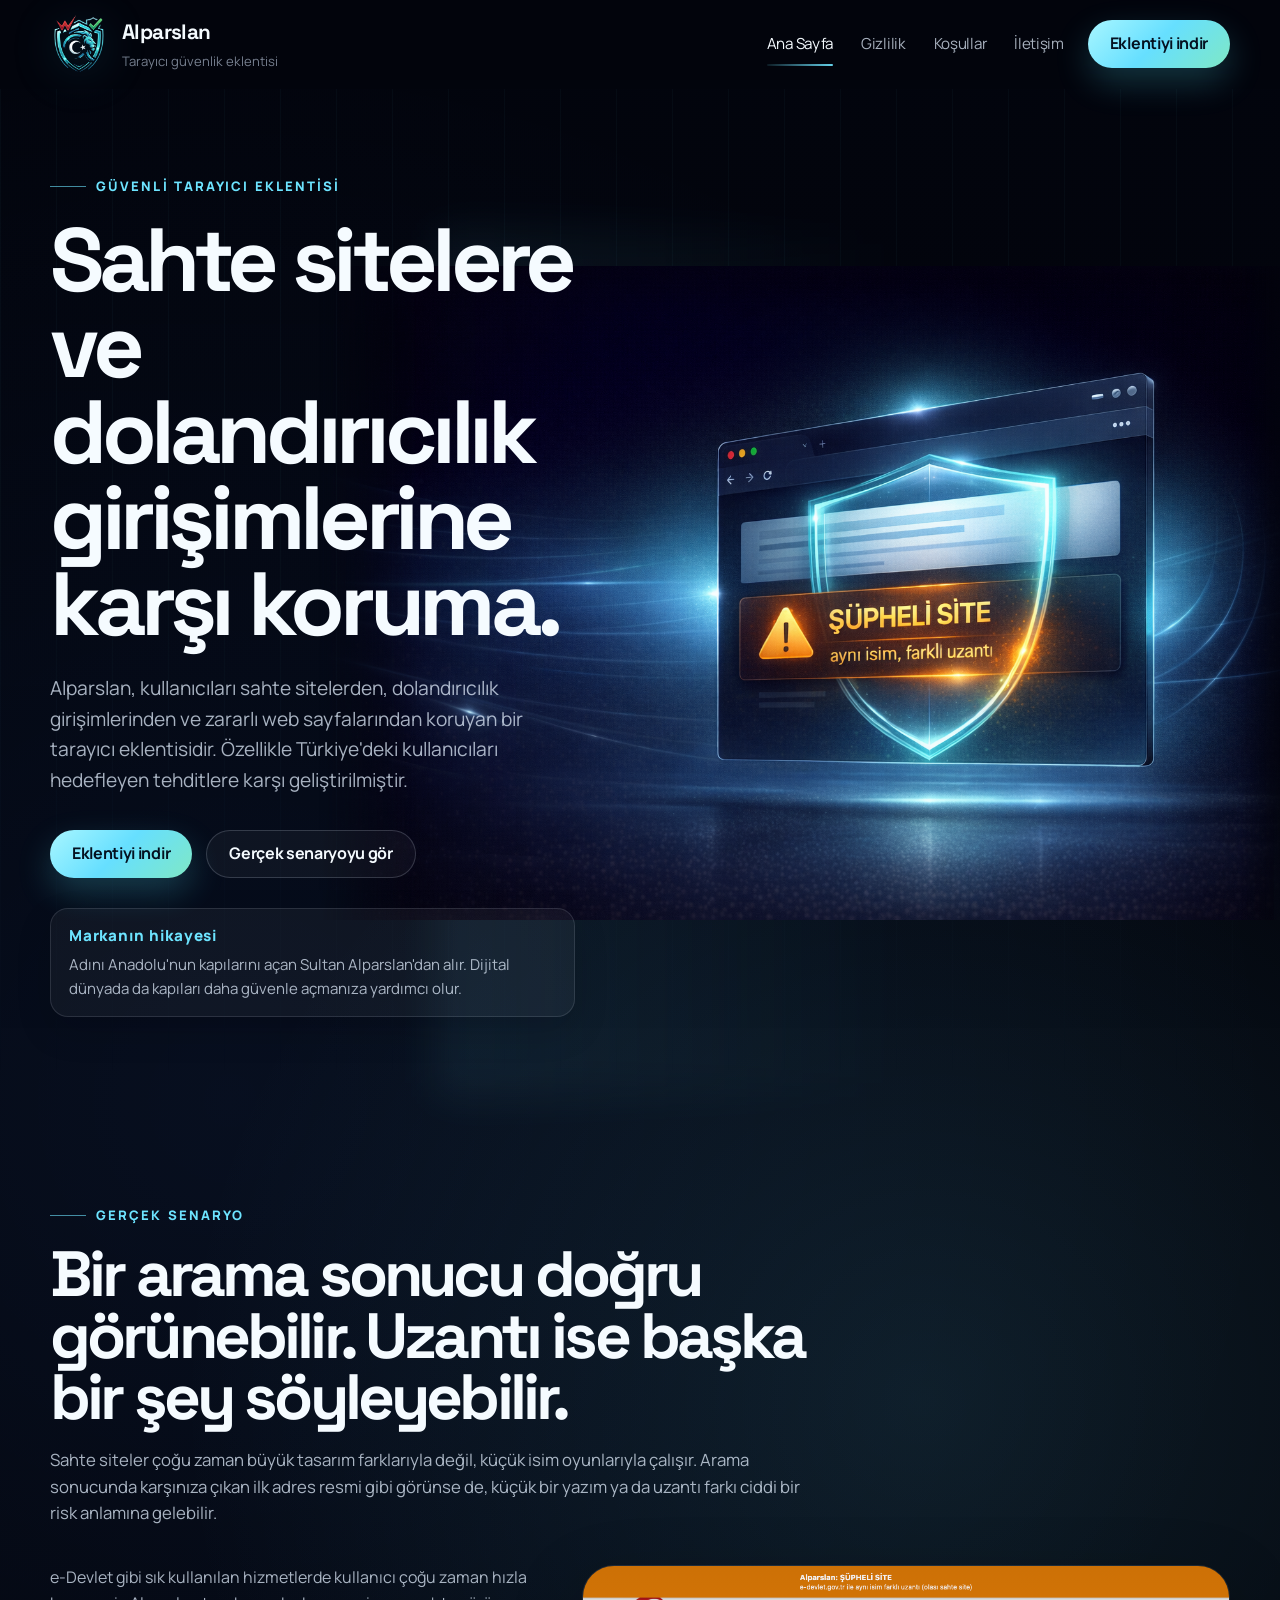
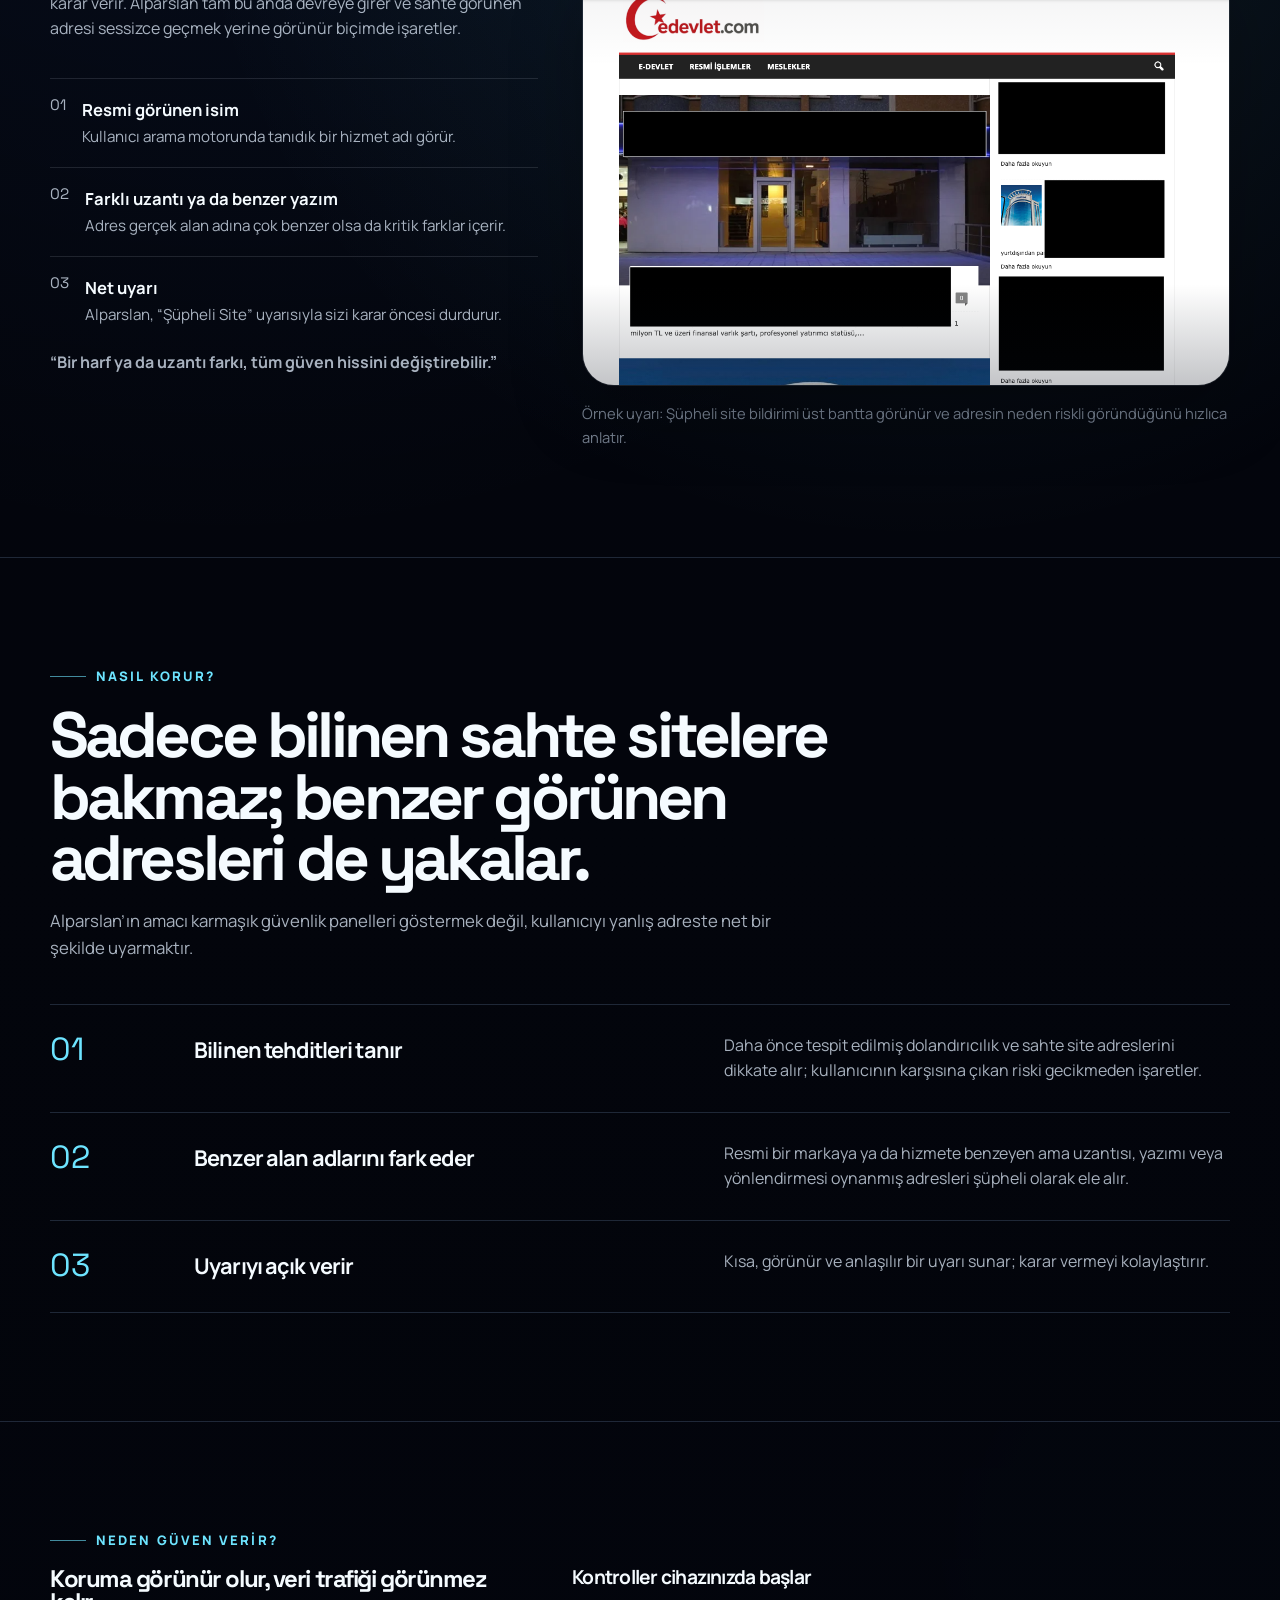
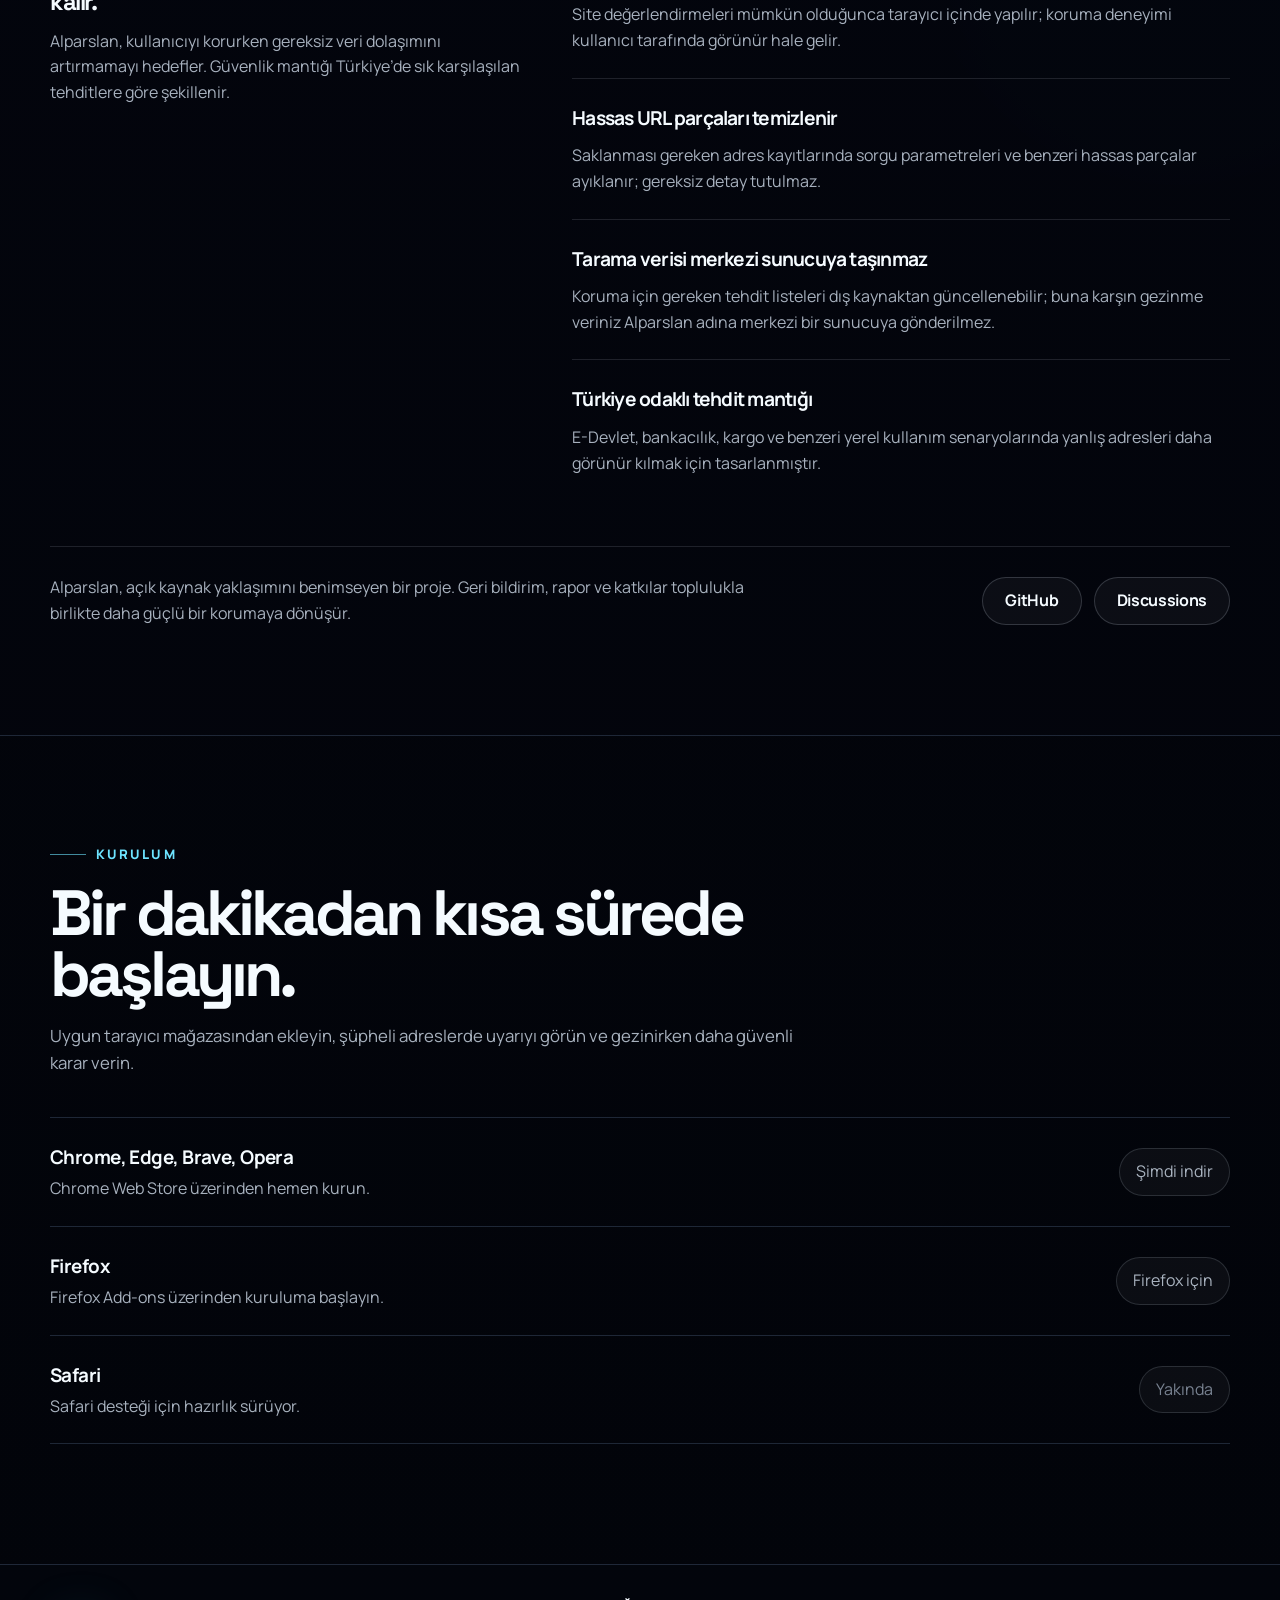
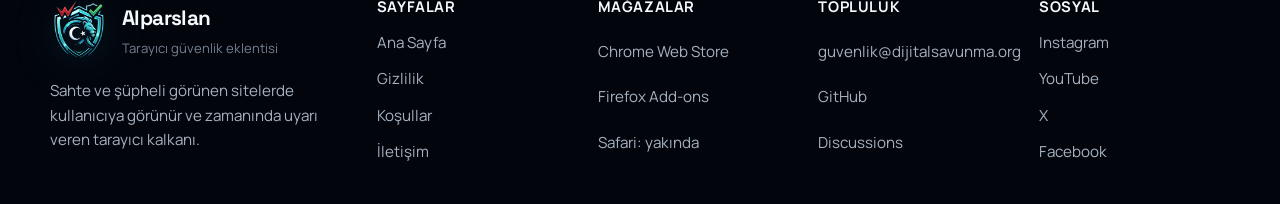
==== index.html @ 94a3b58c "Add files via upload" ====
<!doctype html>
<html lang="tr">
  <head>
    <meta charset="UTF-8" />
    <meta name="viewport" content="width=device-width, initial-scale=1.0" />
    <title>Alparslan | Sahte sitelere karşı güvenli tarayıcı eklentisi</title>
    <meta
      name="description"
      content="Alparslan, kullanıcıları sahte sitelerden, dolandırıcılık girişimlerinden ve zararlı web sayfalarından koruyan güvenli bir tarayıcı eklentisidir."
    />
    <meta name="theme-color" content="#03050d" />
    <link rel="stylesheet" href="./site.css" />
    <script src="./site.js" defer></script>
  </head>
  <body class="page-home">
    <a class="skip-link" href="#icerik">İçeriğe geç</a>

    <header class="site-header" data-header>
      <div class="site-shell header-inner">
        <a class="brand" href="./" aria-label="Alparslan ana sayfa">
          <img src="./assets/alparslan_logo.png" alt="Alparslan logosu" />
          <span class="brand-text">
            <strong>Alparslan</strong>
            <small>Tarayıcı güvenlik eklentisi</small>
          </span>
        </a>

        <div class="header-nav-wrap">
          <button
            class="nav-toggle"
            type="button"
            aria-label="Menüyü aç"
            aria-expanded="false"
            aria-controls="primary-nav"
            data-nav-toggle
          >
            <span></span>
          </button>

          <nav class="site-nav" id="primary-nav" aria-label="Birincil" data-nav-menu>
            <a href="./" data-route="home">Ana Sayfa</a>
            <a href="./privacy/" data-route="privacy">Gizlilik</a>
            <a href="./terms/" data-route="terms">Koşullar</a>
            <a href="./contact/" data-route="contact">İletişim</a>
          </nav>
        </div>

        <a class="button button-primary header-cta" href="#indir">Eklentiyi indir</a>
      </div>
    </header>

    <main class="site-main" id="icerik">
      <section class="hero">
        <div class="site-shell hero-grid">
          <div class="hero-copy reveal">
            <div class="eyebrow">Güvenli tarayıcı eklentisi</div>
            <h1>Sahte sitelere ve dolandırıcılık girişimlerine karşı koruma.</h1>
            <p class="lead">
              Alparslan, kullanıcıları sahte sitelerden, dolandırıcılık girişimlerinden ve zararlı
              web sayfalarından koruyan bir tarayıcı eklentisidir. Özellikle Türkiye'deki
              kullanıcıları hedefleyen tehditlere karşı geliştirilmiştir.
            </p>

            <div class="hero-actions">
              <a class="button button-primary" href="#indir">Eklentiyi indir</a>
              <a class="button button-secondary" href="#senaryo">Gerçek senaryoyu gör</a>
            </div>

            <div class="hero-notes" aria-label="Güvenlik sinyalleri">
              <div class="hero-note note-brand">
                <strong>Markanın hikayesi</strong>
                <span>Adını Anadolu'nun kapılarını açan Sultan Alparslan'dan alır. Dijital dünyada da kapıları daha güvenle açmanıza yardımcı olur.</span>
              </div>
            </div>
          </div>

          <div class="hero-visual reveal" data-delay="140" aria-hidden="true">
            <div class="hero-plume"></div>
            <img
              class="hero-art"
              src="./assets/hero-sahte-site-v1.png"
              alt="Şüpheli site uyarısını gösteren Alparslan hero görseli"
            />
          </div>
        </div>
      </section>

      <section class="section" id="senaryo">
        <div class="site-shell">
          <div class="section-intro reveal">
            <div class="eyebrow">Gerçek Senaryo</div>
            <h2>Bir arama sonucu doğru görünebilir. Uzantı ise başka bir şey söyleyebilir.</h2>
            <p class="section-copy">
              Sahte siteler çoğu zaman büyük tasarım farklarıyla değil, küçük isim oyunlarıyla
              çalışır. Arama sonucunda karşınıza çıkan ilk adres resmi gibi görünse de, küçük bir
              yazım ya da uzantı farkı ciddi bir risk anlamına gelebilir.
            </p>
          </div>

          <div class="story-grid">
            <div class="story-panel reveal">
              <p>
                e-Devlet gibi sık kullanılan hizmetlerde kullanıcı çoğu zaman hızla karar verir.
                Alparslan tam bu anda devreye girer ve sahte görünen adresi sessizce geçmek yerine
                görünür biçimde işaretler.
              </p>

              <ol class="story-steps">
                <li>
                  <span class="story-index">01</span>
                  <div>
                    <strong>Resmi görünen isim</strong>
                    <span>Kullanıcı arama motorunda tanıdık bir hizmet adı görür.</span>
                  </div>
                </li>
                <li>
                  <span class="story-index">02</span>
                  <div>
                    <strong>Farklı uzantı ya da benzer yazım</strong>
                    <span>Adres gerçek alan adına çok benzer olsa da kritik farklar içerir.</span>
                  </div>
                </li>
                <li>
                  <span class="story-index">03</span>
                  <div>
                    <strong>Net uyarı</strong>
                    <span>Alparslan, “Şüpheli Site” uyarısıyla sizi karar öncesi durdurur.</span>
                  </div>
                </li>
              </ol>

              <p class="story-quote">“Bir harf ya da uzantı farkı, tüm güven hissini değiştirebilir.”</p>
            </div>

            <div class="story-media reveal" data-delay="120">
              <figure class="story-figure">
                <img
                  src="./assets/Ekran Resmi 2026-04-20 13.29.10.png"
                  alt="Alparslan tarafından şüpheli site olarak işaretlenmiş örnek ekran görüntüsü"
                />
              </figure>
              <p class="story-caption">
                Örnek uyarı: Şüpheli site bildirimi üst bantta görünür ve adresin neden riskli
                göründüğünü hızlıca anlatır.
              </p>
            </div>
          </div>
        </div>
      </section>

      <section class="section">
        <div class="site-shell">
          <div class="section-intro reveal">
            <div class="eyebrow">Nasıl Korur?</div>
            <h2>Sadece bilinen sahte sitelere bakmaz; benzer görünen adresleri de yakalar.</h2>
            <p class="section-copy">
              Alparslan’ın amacı karmaşık güvenlik panelleri göstermek değil, kullanıcıyı yanlış
              adreste net bir şekilde uyarmaktır.
            </p>
          </div>

          <div class="rail-list">
            <div class="rail-item reveal">
              <div class="rail-index">01</div>
              <h3 class="rail-title">Bilinen tehditleri tanır</h3>
              <p class="rail-body">
                Daha önce tespit edilmiş dolandırıcılık ve sahte site adreslerini dikkate alır;
                kullanıcının karşısına çıkan riski gecikmeden işaretler.
              </p>
            </div>

            <div class="rail-item reveal" data-delay="90">
              <div class="rail-index">02</div>
              <h3 class="rail-title">Benzer alan adlarını fark eder</h3>
              <p class="rail-body">
                Resmi bir markaya ya da hizmete benzeyen ama uzantısı, yazımı veya yönlendirmesi
                oynanmış adresleri şüpheli olarak ele alır.
              </p>
            </div>

            <div class="rail-item reveal" data-delay="160">
              <div class="rail-index">03</div>
              <h3 class="rail-title">Uyarıyı açık verir</h3>
              <p class="rail-body">
                Kısa, görünür ve anlaşılır bir uyarı sunar; karar vermeyi kolaylaştırır.
              </p>
            </div>
          </div>
        </div>
      </section>

      <section class="section trust-section">
        <div class="site-shell">
          <div class="trust-grid">
            <div class="trust-copy reveal">
              <div class="eyebrow">Neden Güven Verir?</div>
              <h2>Koruma görünür olur, veri trafiği görünmez kalır.</h2>
              <p>
                Alparslan, kullanıcıyı korurken gereksiz veri dolaşımını artırmamayı hedefler.
                Güvenlik mantığı Türkiye’de sık karşılaşılan tehditlere göre şekillenir.
              </p>
            </div>

            <div class="trust-list">
              <div class="trust-item reveal">
                <strong>Kontroller cihazınızda başlar</strong>
                <p>
                  Site değerlendirmeleri mümkün olduğunca tarayıcı içinde yapılır; koruma deneyimi
                  kullanıcı tarafında görünür hale gelir.
                </p>
              </div>

              <div class="trust-item reveal" data-delay="90">
                <strong>Hassas URL parçaları temizlenir</strong>
                <p>
                  Saklanması gereken adres kayıtlarında sorgu parametreleri ve benzeri hassas
                  parçalar ayıklanır; gereksiz detay tutulmaz.
                </p>
              </div>

              <div class="trust-item reveal" data-delay="160">
                <strong>Tarama verisi merkezi sunucuya taşınmaz</strong>
                <p>
                  Koruma için gereken tehdit listeleri dış kaynaktan güncellenebilir; buna karşın
                  gezinme veriniz Alparslan adına merkezi bir sunucuya gönderilmez.
                </p>
              </div>

              <div class="trust-item reveal" data-delay="220">
                <strong>Türkiye odaklı tehdit mantığı</strong>
                <p>
                  E-Devlet, bankacılık, kargo ve benzeri yerel kullanım senaryolarında yanlış
                  adresleri daha görünür kılmak için tasarlanmıştır.
                </p>
              </div>
            </div>
          </div>

          <div class="open-source-strip reveal" data-delay="120">
            <p>
              Alparslan, açık kaynak yaklaşımını benimseyen bir proje. Geri bildirim, rapor ve
              katkılar toplulukla birlikte daha güçlü bir korumaya dönüşür.
            </p>
            <div class="inline-actions">
              <a
                class="button button-secondary"
                href="https://github.com/Dijital-Savunma/alparslan"
                target="_blank"
                rel="noopener noreferrer"
              >
                GitHub
              </a>
              <a
                class="button button-secondary"
                href="https://github.com/Dijital-Savunma/alparslan/discussions"
                target="_blank"
                rel="noopener noreferrer"
              >
                Discussions
              </a>
            </div>
          </div>
        </div>
      </section>

      <section class="section download-section" id="indir">
        <div class="site-shell download-wrap">
          <div class="section-intro reveal">
            <div class="eyebrow">Kurulum</div>
            <h2>Bir dakikadan kısa sürede başlayın.</h2>
            <p class="section-copy">
              Uygun tarayıcı mağazasından ekleyin, şüpheli adreslerde uyarıyı görün ve gezinirken
              daha güvenli karar verin.
            </p>
          </div>

          <div class="download-list">
            <a
              class="browser-row reveal"
              href="https://chromewebstore.google.com/detail/hgifmpfbaipmfbdaoihinpodjppkbaci"
              target="_blank"
              rel="noopener noreferrer"
            >
              <div>
                <strong>Chrome, Edge, Brave, Opera</strong>
                <span>Chrome Web Store üzerinden hemen kurun.</span>
              </div>
              <span class="browser-pill">Şimdi indir</span>
            </a>

            <a
              class="browser-row reveal"
              data-delay="90"
              href="https://addons.mozilla.org/firefox/addon/alparslan/"
              target="_blank"
              rel="noopener noreferrer"
            >
              <div>
                <strong>Firefox</strong>
                <span>Firefox Add-ons üzerinden kuruluma başlayın.</span>
              </div>
              <span class="browser-pill">Firefox için</span>
            </a>

            <div class="browser-row is-disabled reveal" data-delay="160" aria-disabled="true">
              <div>
                <strong>Safari</strong>
                <span>Safari desteği için hazırlık sürüyor.</span>
              </div>
              <span class="browser-pill">Yakında</span>
            </div>
          </div>
        </div>
      </section>
    </main>

    <footer class="site-footer">
      <div class="site-shell footer-grid">
        <div class="footer-brand">
          <a class="brand" href="./">
            <img src="./assets/alparslan_logo.png" alt="Alparslan logosu" />
            <span class="brand-text">
              <strong>Alparslan</strong>
              <small>Tarayıcı güvenlik eklentisi</small>
            </span>
          </a>
          <p>
            Sahte ve şüpheli görünen sitelerde kullanıcıya görünür ve zamanında uyarı veren
            tarayıcı kalkanı.
          </p>
        </div>

        <div class="footer-column">
          <strong>Sayfalar</strong>
          <a href="./">Ana Sayfa</a>
          <a href="./privacy/">Gizlilik</a>
          <a href="./terms/">Koşullar</a>
          <a href="./contact/">İletişim</a>
        </div>

        <div class="footer-column">
          <strong>Mağazalar</strong>
          <a
            href="https://chromewebstore.google.com/detail/hgifmpfbaipmfbdaoihinpodjppkbaci"
            target="_blank"
            rel="noopener noreferrer"
          >
            Chrome Web Store
          </a>
          <a
            href="https://addons.mozilla.org/firefox/addon/alparslan/"
            target="_blank"
            rel="noopener noreferrer"
          >
            Firefox Add-ons
          </a>
          <p>Safari: yakında</p>
        </div>

        <div class="footer-column">
          <strong>Topluluk</strong>
          <a href="mailto:guvenlik@dijitalsavunma.org">guvenlik@dijitalsavunma.org</a>
          <a
            href="https://github.com/Dijital-Savunma/alparslan"
            target="_blank"
            rel="noopener noreferrer"
          >
            GitHub
          </a>
          <a
            href="https://github.com/Dijital-Savunma/alparslan/discussions"
            target="_blank"
            rel="noopener noreferrer"
          >
            Discussions
          </a>
        </div>

        <div class="footer-column">
          <strong>Sosyal</strong>
          <a href="https://www.instagram.com/dijital_savunma/" target="_blank" rel="noopener noreferrer">Instagram</a>
          <a href="https://www.youtube.com/@dijital_savunma" target="_blank" rel="noopener noreferrer">YouTube</a>
          <a href="https://x.com/dijital_savunma" target="_blank" rel="noopener noreferrer">X</a>
          <a href="https://www.facebook.com/dijital_savunma" target="_blank" rel="noopener noreferrer">Facebook</a>
        </div>
      </div>
    </footer>
  </body>
</html>
---- site.css ----
@import url("https://fonts.googleapis.com/css2?family=Manrope:wght@400;500;600;700;800&family=Space+Grotesk:wght@500;700&display=swap");

:root {
  color-scheme: dark;
  --bg: #03050d;
  --bg-elevated: rgba(6, 11, 22, 0.82);
  --bg-soft: #060d18;
  --bg-panel: rgba(7, 12, 24, 0.72);
  --surface: #eff5fb;
  --surface-strong: #ffffff;
  --line: rgba(163, 200, 255, 0.18);
  --line-strong: rgba(163, 200, 255, 0.34);
  --text: #f5fbff;
  --text-muted: rgba(225, 237, 252, 0.74);
  --text-subtle: rgba(207, 223, 244, 0.56);
  --ink: #050b16;
  --ink-soft: rgba(5, 11, 22, 0.78);
  --accent: #6de4ff;
  --accent-strong: #37bedf;
  --accent-glow: rgba(109, 228, 255, 0.22);
  --success: #66e0b8;
  --warning: #ffb55c;
  --danger: #ff6d6d;
  --shadow-soft: 0 26px 70px rgba(0, 0, 0, 0.26);
  --shadow-hero: 0 32px 90px rgba(6, 12, 24, 0.55);
  --radius-xl: 32px;
  --radius-lg: 22px;
  --radius-md: 16px;
  --container: 1180px;
  --header-height: 88px;
  --font-body: "Manrope", sans-serif;
  --font-display: "Space Grotesk", sans-serif;
  --transition-fast: 180ms ease;
  --transition-base: 260ms ease;
}

*,
*::before,
*::after {
  box-sizing: border-box;
}

html {
  scroll-behavior: smooth;
}

body {
  margin: 0;
  min-width: 320px;
  font-family: var(--font-body);
  color: var(--text);
  background:
    radial-gradient(circle at 72% 28%, rgba(103, 221, 255, 0.11), transparent 20%),
    radial-gradient(circle at 18% 22%, rgba(58, 132, 255, 0.08), transparent 26%),
    linear-gradient(180deg, #03050d 0%, #03050c 48%, #02040a 100%);
  line-height: 1.6;
}

body.page-legal {
  color: var(--text);
  background:
    radial-gradient(circle at 72% 28%, rgba(103, 221, 255, 0.1), transparent 18%),
    radial-gradient(circle at 14% 18%, rgba(58, 132, 255, 0.07), transparent 24%),
    linear-gradient(180deg, #03050d 0%, #03050c 48%, #02040a 100%);
}

img {
  display: block;
  max-width: 100%;
}

a {
  color: inherit;
  text-decoration: none;
}

button,
input,
textarea {
  font: inherit;
}

button {
  border: 0;
  background: none;
  color: inherit;
  cursor: pointer;
}

.skip-link {
  position: absolute;
  left: 16px;
  top: -64px;
  z-index: 100;
  padding: 12px 18px;
  border-radius: 999px;
  color: var(--bg);
  background: var(--surface-strong);
  transition: top var(--transition-fast);
}

.skip-link:focus {
  top: 18px;
}

.site-shell {
  width: min(calc(100% - 32px), var(--container));
  margin: 0 auto;
}

.site-header {
  position: sticky;
  top: 0;
  z-index: 40;
  backdrop-filter: blur(18px);
  background: rgba(3, 5, 13, 0.74);
  border-bottom: 1px solid transparent;
  transition:
    background var(--transition-base),
    border-color var(--transition-base),
    box-shadow var(--transition-base);
}

body.page-legal .site-header {
  background: rgba(3, 5, 13, 0.78);
}

.site-header.is-scrolled {
  border-color: var(--line);
  box-shadow: 0 10px 26px rgba(2, 4, 10, 0.32);
}

.header-inner {
  min-height: var(--header-height);
  display: flex;
  align-items: center;
  gap: 18px;
}

.brand {
  display: inline-flex;
  align-items: center;
  gap: 14px;
  min-width: 0;
}

.brand img {
  width: 58px;
  height: 58px;
  object-fit: contain;
  filter: drop-shadow(0 8px 22px rgba(55, 190, 223, 0.26));
}

.brand-text {
  display: grid;
  gap: 2px;
}

.brand-text strong {
  font-family: var(--font-display);
  font-size: 1.3rem;
  letter-spacing: -0.03em;
}

.brand-text small {
  font-size: 0.82rem;
  color: var(--text-subtle);
}

body.page-legal .brand-text small {
  color: var(--text-subtle);
}

.header-nav-wrap {
  margin-left: auto;
  position: relative;
}

.site-nav {
  display: flex;
  align-items: center;
  gap: 28px;
}

.site-nav a {
  position: relative;
  color: var(--text-muted);
  font-size: 0.95rem;
  letter-spacing: -0.02em;
  transition: color var(--transition-fast);
}

body.page-legal .site-nav a {
  color: var(--text-muted);
}

.site-nav a::after {
  content: "";
  position: absolute;
  left: 0;
  right: 0;
  bottom: -10px;
  height: 2px;
  border-radius: 999px;
  background: linear-gradient(90deg, rgba(109, 228, 255, 0.1), rgba(109, 228, 255, 0.92));
  transform: scaleX(0);
  transform-origin: left;
  transition: transform var(--transition-fast);
}

.site-nav a:hover,
.site-nav a:focus-visible,
.site-nav a.active {
  color: var(--text);
}

body.page-legal .site-nav a:hover,
body.page-legal .site-nav a:focus-visible,
body.page-legal .site-nav a.active {
  color: var(--text);
}

.site-nav a:hover::after,
.site-nav a:focus-visible::after,
.site-nav a.active::after {
  transform: scaleX(1);
}

.button {
  display: inline-flex;
  align-items: center;
  justify-content: center;
  gap: 10px;
  min-height: 48px;
  padding: 0 22px;
  border-radius: 999px;
  font-weight: 700;
  letter-spacing: -0.02em;
  transition:
    transform var(--transition-fast),
    box-shadow var(--transition-fast),
    border-color var(--transition-fast),
    background var(--transition-fast);
}

.button:hover,
.button:focus-visible {
  transform: translateY(-1px);
}

.button-primary {
  color: #041120;
  background: linear-gradient(135deg, #a8f6ff 0%, #66dfff 48%, #7fe8c5 100%);
  box-shadow: 0 14px 34px rgba(77, 215, 234, 0.24);
}

.button-secondary {
  border: 1px solid rgba(225, 237, 252, 0.18);
  background: rgba(255, 255, 255, 0.04);
  color: var(--text);
}

body.page-legal .button-secondary {
  color: var(--text);
  border-color: rgba(225, 237, 252, 0.18);
  background: rgba(255, 255, 255, 0.04);
}

.header-cta {
  margin-left: 6px;
}

.nav-toggle {
  display: none;
  align-items: center;
  justify-content: center;
  width: 46px;
  height: 46px;
  border-radius: 999px;
  border: 1px solid rgba(225, 237, 252, 0.16);
  background: rgba(255, 255, 255, 0.04);
}

body.page-legal .nav-toggle {
  border-color: rgba(225, 237, 252, 0.16);
  background: rgba(255, 255, 255, 0.04);
}

.nav-toggle span,
.nav-toggle::before,
.nav-toggle::after {
  content: "";
  position: absolute;
  width: 18px;
  height: 2px;
  border-radius: 999px;
  background: currentColor;
  transition: transform var(--transition-fast), opacity var(--transition-fast);
}

.nav-toggle::before {
  transform: translateY(-6px);
}

.nav-toggle::after {
  transform: translateY(6px);
}

body.nav-open .nav-toggle span {
  opacity: 0;
}

body.nav-open .nav-toggle::before {
  transform: rotate(45deg);
}

body.nav-open .nav-toggle::after {
  transform: rotate(-45deg);
}

.site-main {
  overflow: hidden;
}

.hero {
  position: relative;
  padding: 34px 0 54px;
  min-height: calc(100svh - var(--header-height));
}

.hero::before {
  content: "";
  position: absolute;
  inset: 0;
  background:
    linear-gradient(180deg, rgba(3, 5, 13, 0.08) 0%, rgba(3, 5, 13, 0.02) 100%),
    linear-gradient(90deg, rgba(109, 228, 255, 0.04) 1px, transparent 1px);
  background-size: auto, 56px 56px;
  mask-image: linear-gradient(180deg, rgba(0, 0, 0, 0.86) 30%, transparent 100%);
  pointer-events: none;
}

.hero::after {
  content: "";
  position: absolute;
  inset: 14% 0 0 34%;
  background:
    radial-gradient(circle at 24% 48%, rgba(109, 228, 255, 0.18), transparent 20%),
    radial-gradient(circle at 60% 42%, rgba(72, 179, 255, 0.14), transparent 26%),
    linear-gradient(90deg, rgba(109, 228, 255, 0.08), transparent 58%);
  filter: blur(22px);
  opacity: 0.92;
  pointer-events: none;
}

.hero-grid {
  position: relative;
  z-index: 1;
  display: grid;
  grid-template-columns: minmax(0, 0.94fr) minmax(420px, 1.06fr);
  align-items: center;
  gap: clamp(34px, 5vw, 72px);
  padding-top: 20px;
  overflow: visible;
}

.eyebrow {
  display: inline-flex;
  align-items: center;
  gap: 10px;
  color: var(--accent);
  font-size: 0.82rem;
  font-weight: 800;
  letter-spacing: 0.16em;
  text-transform: uppercase;
}

.eyebrow::before {
  content: "";
  width: 36px;
  height: 1px;
  background: currentColor;
  opacity: 0.6;
}

.hero h1,
.section-intro h2,
.policy-hero h1,
.policy-content h2,
.contact-grid h2,
.download-section h2,
.trust-section h2 {
  margin: 0;
  font-family: var(--font-display);
  letter-spacing: -0.06em;
  line-height: 0.96;
}

.hero h1 {
  margin-top: 20px;
  max-width: 10ch;
  font-size: clamp(3.6rem, 7vw, 6.6rem);
}

.hero .lead {
  max-width: 38rem;
  margin: 26px 0 0;
  font-size: clamp(1.08rem, 1.5vw, 1.24rem);
  color: var(--text-muted);
}

.hero-copy {
  position: relative;
  z-index: 2;
  max-width: 37rem;
  padding-block: 26px;
}

.hero-actions {
  display: flex;
  flex-wrap: wrap;
  gap: 14px;
  margin-top: 34px;
}

.hero-notes {
  display: grid;
  gap: 12px;
  margin-top: 30px;
  max-width: 36rem;
}

.hero-note {
  display: grid;
  gap: 5px;
  padding: 15px 18px;
  border-radius: 18px;
  border: 1px solid rgba(225, 237, 252, 0.12);
  background: rgba(255, 255, 255, 0.045);
  box-shadow: 0 14px 34px rgba(2, 6, 14, 0.16);
}

.hero-note strong {
  font-size: 0.95rem;
  font-weight: 800;
  letter-spacing: 0.05em;
}

.hero-note span {
  color: var(--text-muted);
  font-size: 0.94rem;
}

.note-warning strong {
  color: #ffd4a0;
}

.note-calm strong {
  color: #befcdf;
}

.note-brand strong {
  color: var(--accent);
}

.hero-visual {
  position: relative;
  z-index: 1;
  min-height: clamp(560px, 72vh, 760px);
  display: flex;
  align-items: center;
  justify-content: flex-end;
  margin-right: clamp(-44px, -6vw, -118px);
  isolation: isolate;
  overflow: visible;
}

.hero-visual::before {
  content: "";
  position: absolute;
  inset: 16% 8% 14% 8%;
  border-radius: 999px;
  background:
    radial-gradient(circle at 56% 50%, rgba(109, 228, 255, 0.26) 0%, rgba(109, 228, 255, 0.08) 22%, transparent 52%),
    linear-gradient(90deg, rgba(109, 228, 255, 0.14), rgba(109, 228, 255, 0.02) 62%, transparent 100%);
  filter: blur(34px);
  transform: skewX(-20deg);
  opacity: 0.84;
}

.hero-visual::after {
  content: "";
  position: absolute;
  inset: 0;
  background:
    linear-gradient(90deg, rgba(3, 5, 13, 1) 0%, rgba(3, 5, 13, 0.84) 8%, rgba(3, 5, 13, 0) 24%, rgba(3, 5, 13, 0) 78%, rgba(3, 5, 13, 0.52) 92%, rgba(3, 5, 13, 0.8) 100%),
    linear-gradient(180deg, rgba(3, 5, 13, 0) 0%, rgba(3, 5, 13, 0) 78%, rgba(3, 5, 13, 0.76) 100%);
  pointer-events: none;
}

.hero-plume {
  position: absolute;
  left: -16%;
  right: 22%;
  top: 37%;
  height: 24%;
  border-radius: 999px;
  background: linear-gradient(90deg, rgba(109, 228, 255, 0), rgba(109, 228, 255, 0.24) 26%, rgba(109, 228, 255, 0.08) 62%, transparent 100%);
  filter: blur(15px);
  opacity: 0.82;
  transform: skewX(-28deg);
}

.hero-plume::before,
.hero-plume::after {
  content: "";
  position: absolute;
  inset: 0;
  border-radius: inherit;
}

.hero-plume::before {
  inset: 20% -6% 30% 8%;
  background: linear-gradient(90deg, transparent, rgba(111, 196, 255, 0.18) 34%, transparent 88%);
  filter: blur(10px);
}

.hero-plume::after {
  inset: 56% 10% -18% -2%;
  background: linear-gradient(90deg, transparent, rgba(153, 236, 255, 0.14) 30%, transparent 80%);
  filter: blur(14px);
}

.hero-art {
  position: relative;
  z-index: 1;
  width: min(78vw, 980px);
  max-width: none;
  margin-right: -4%;
  object-fit: cover;
  filter: drop-shadow(0 36px 80px rgba(2, 4, 10, 0.58));
  -webkit-mask-image: linear-gradient(90deg, transparent 0%, rgba(0, 0, 0, 0.92) 10%, #000 24%, #000 84%, rgba(0, 0, 0, 0.9) 94%, transparent 100%);
  mask-image: linear-gradient(90deg, transparent 0%, rgba(0, 0, 0, 0.92) 10%, #000 24%, #000 84%, rgba(0, 0, 0, 0.9) 94%, transparent 100%);
}

.section {
  position: relative;
  padding: 108px 0;
}

.section + .section {
  border-top: 1px solid var(--line);
}

body.page-legal .section + .section {
  border-top-color: rgba(8, 17, 32, 0.08);
}

.section-intro {
  display: grid;
  gap: 18px;
  max-width: 780px;
}

.section-intro h2,
.policy-hero h1 {
  font-size: clamp(2.4rem, 5vw, 4.3rem);
}

.section-copy {
  margin: 0;
  max-width: 48rem;
  font-size: 1.05rem;
  color: var(--text-muted);
}

.story-grid {
  display: grid;
  grid-template-columns: minmax(0, 0.86fr) minmax(0, 1.14fr);
  gap: 44px;
  align-items: start;
  margin-top: 38px;
}

.story-panel {
  position: sticky;
  top: calc(var(--header-height) + 34px);
  display: grid;
  gap: 22px;
}

.story-panel p {
  margin: 0;
  color: var(--text-muted);
}

.story-steps {
  display: grid;
  gap: 18px;
  margin: 14px 0 0;
  padding: 0;
  list-style: none;
}

.story-steps li {
  display: grid;
  grid-template-columns: auto 1fr;
  gap: 16px;
  padding-top: 18px;
  border-top: 1px solid rgba(225, 237, 252, 0.12);
}

.story-steps strong {
  display: block;
  font-size: 1.04rem;
}

.story-index {
  color: var(--accent);
  font-family: var(--font-display);
  font-size: 1.5rem;
  line-height: 1;
}

.story-steps span {
  color: var(--text-muted);
  font-size: 0.95rem;
}

.story-quote {
  margin: 6px 0 0;
  font-size: 1rem;
  font-weight: 700;
  color: #ffd6aa;
}

.story-media {
  display: grid;
  gap: 16px;
}

.story-figure {
  position: relative;
  margin: 0;
  border-radius: var(--radius-xl);
  overflow: hidden;
  border: 1px solid rgba(225, 237, 252, 0.1);
  box-shadow: var(--shadow-soft);
}

.story-figure::before {
  content: "";
  position: absolute;
  inset: 0;
  background: linear-gradient(180deg, rgba(6, 12, 24, 0.06), transparent 24%, transparent 76%, rgba(6, 12, 24, 0.24));
  pointer-events: none;
}

.story-figure img {
  width: 100%;
  height: auto;
}

.story-caption {
  margin: 0;
  color: var(--text-subtle);
  font-size: 0.92rem;
}

.rail-list {
  display: grid;
  margin-top: 42px;
  border-top: 1px solid var(--line);
}

.rail-item {
  display: grid;
  grid-template-columns: 120px 1fr 1fr;
  gap: 24px;
  padding: 28px 0;
  border-bottom: 1px solid var(--line);
  align-items: start;
}

.rail-index {
  color: var(--accent);
  font-family: var(--font-display);
  font-size: 2rem;
  line-height: 1;
}

.rail-title {
  margin: 0;
  font-size: 1.36rem;
  letter-spacing: -0.04em;
}

.rail-body {
  margin: 0;
  max-width: 34rem;
  color: var(--text-muted);
}

.trust-section {
  background:
    linear-gradient(180deg, rgba(3, 5, 13, 0.96), rgba(3, 5, 13, 0.92)),
    radial-gradient(circle at 92% 12%, rgba(109, 228, 255, 0.1), transparent 28%);
}

.trust-grid {
  display: grid;
  grid-template-columns: minmax(0, 0.84fr) minmax(0, 1.16fr);
  gap: 46px;
  align-items: start;
}

.trust-copy {
  display: grid;
  gap: 16px;
}

.trust-copy p {
  margin: 0;
  max-width: 34rem;
  color: var(--text-muted);
}

.trust-list {
  display: grid;
  gap: 0;
  margin: 8px 0 0;
}

.trust-item {
  display: grid;
  gap: 10px;
  padding: 24px 0;
  border-top: 1px solid rgba(225, 237, 252, 0.12);
}

.trust-item:first-child {
  border-top: 0;
}

.trust-item strong {
  font-size: 1.2rem;
  letter-spacing: -0.04em;
}

.trust-item p {
  margin: 0;
  color: var(--text-muted);
}

.open-source-strip {
  display: flex;
  flex-wrap: wrap;
  align-items: center;
  justify-content: space-between;
  gap: 18px;
  margin-top: 46px;
  padding-top: 28px;
  border-top: 1px solid rgba(225, 237, 252, 0.12);
}

.open-source-strip p {
  margin: 0;
  max-width: 44rem;
  color: var(--text-muted);
}

.inline-actions {
  display: flex;
  flex-wrap: wrap;
  gap: 12px;
}

.download-section {
  padding-bottom: 120px;
}

.download-wrap {
  display: grid;
  gap: 40px;
}

.download-list {
  display: grid;
  border-top: 1px solid var(--line);
}

.browser-row {
  display: grid;
  grid-template-columns: minmax(0, 1fr) auto;
  align-items: center;
  gap: 24px;
  padding: 24px 0;
  border-bottom: 1px solid var(--line);
  transition:
    padding-left var(--transition-fast),
    color var(--transition-fast);
}

.browser-row:hover,
.browser-row:focus-visible {
  padding-left: 8px;
}

.browser-row strong {
  display: block;
  margin-bottom: 4px;
  font-size: 1.18rem;
  letter-spacing: -0.03em;
}

.browser-row span {
  color: var(--text-muted);
}

.browser-pill {
  display: inline-flex;
  align-items: center;
  gap: 8px;
  padding: 10px 16px;
  border-radius: 999px;
  border: 1px solid rgba(225, 237, 252, 0.14);
  color: var(--text);
  background: rgba(255, 255, 255, 0.04);
  white-space: nowrap;
}

.browser-row.is-disabled {
  opacity: 0.68;
}

.browser-row.is-disabled .browser-pill {
  color: var(--text-subtle);
}

.site-footer {
  border-top: 1px solid var(--line);
  padding: 30px 0 40px;
  background: rgba(3, 5, 13, 0.8);
}

body.page-legal .site-footer {
  border-top-color: var(--line);
  background: rgba(3, 5, 13, 0.84);
}

.footer-grid {
  display: grid;
  grid-template-columns: minmax(0, 1.4fr) repeat(4, minmax(0, 0.9fr));
  gap: 30px;
}

.footer-brand {
  display: grid;
  gap: 14px;
}

.footer-brand p,
.footer-column a,
.footer-column p {
  margin: 0;
  color: var(--text-muted);
  font-size: 0.95rem;
}

body.page-legal .footer-brand p,
body.page-legal .footer-column a,
body.page-legal .footer-column p {
  color: var(--text-muted);
}

.footer-column {
  display: grid;
  gap: 12px;
}

.footer-column strong {
  font-size: 0.92rem;
  letter-spacing: 0.04em;
  text-transform: uppercase;
}

.footer-column a:hover,
.footer-column a:focus-visible {
  color: var(--text);
}

body.page-legal .footer-column a:hover,
body.page-legal .footer-column a:focus-visible {
  color: var(--text);
}

.policy-hero {
  padding: 76px 0 46px;
}

.policy-hero p,
.policy-meta,
.policy-content p,
.policy-content li {
  color: var(--text-muted);
}

.policy-hero p {
  max-width: 48rem;
  margin: 20px 0 0;
  font-size: 1.08rem;
}

.policy-meta {
  margin-top: 24px;
  font-size: 0.95rem;
}

.policy-content {
  padding-bottom: 100px;
}

.policy-content a {
  color: var(--accent);
}

.policy-content a:hover,
.policy-content a:focus-visible {
  color: #a8f6ff;
}

.policy-article {
  display: grid;
  gap: 42px;
}

.policy-section {
  display: grid;
  gap: 14px;
  padding-top: 28px;
  border-top: 1px solid var(--line);
}

.policy-section-header {
  display: grid;
  grid-template-columns: auto 1fr;
  gap: 18px;
  align-items: start;
}

.policy-number {
  font-family: var(--font-display);
  font-size: clamp(2rem, 4vw, 3rem);
  line-height: 0.92;
  letter-spacing: -0.05em;
  color: var(--accent);
}

.policy-section-body {
  display: grid;
  gap: 14px;
}

.policy-content h2 {
  font-size: clamp(1.7rem, 2.8vw, 2.5rem);
}

.policy-content p {
  margin: 0;
  max-width: 52rem;
}

.policy-list {
  display: grid;
  gap: 14px;
  margin: 0;
  padding-left: 1.3rem;
}

.policy-callout {
  padding: 22px 26px;
  border-radius: var(--radius-lg);
  background: rgba(255, 255, 255, 0.045);
  border: 1px solid rgba(225, 237, 252, 0.12);
}

.contact-grid {
  display: grid;
  gap: 18px;
}

.contact-actions {
  display: grid;
  gap: 14px;
  margin-top: 12px;
}

.contact-row {
  display: grid;
  grid-template-columns: minmax(0, 1fr) auto;
  gap: 18px;
  align-items: center;
  padding: 22px 0;
  border-top: 1px solid var(--line);
  color: var(--text);
  transition: padding-left var(--transition-fast), color var(--transition-fast);
}

.contact-row strong {
  display: block;
  font-size: 1.12rem;
  letter-spacing: -0.03em;
}

.contact-row span {
  color: var(--text-muted);
}

.contact-row:hover,
.contact-row:focus-visible {
  padding-left: 8px;
}

.contact-pill {
  padding: 10px 16px;
  border-radius: 999px;
  border: 1px solid rgba(225, 237, 252, 0.14);
  background: rgba(255, 255, 255, 0.04);
  font-weight: 700;
}

.reveal {
  opacity: 0;
  transform: translateY(22px);
  transition:
    opacity 620ms ease,
    transform 620ms ease;
  transition-delay: var(--reveal-delay, 0ms);
}

.reveal.is-visible {
  opacity: 1;
  transform: translateY(0);
}

:focus-visible {
  outline: 3px solid rgba(109, 228, 255, 0.7);
  outline-offset: 3px;
}

body.page-legal :focus-visible {
  outline-color: rgba(109, 228, 255, 0.7);
}

@keyframes pulseOrbit {
  0%,
  100% {
    transform: scale(0.98);
    opacity: 0.25;
  }

  50% {
    transform: scale(1.04);
    opacity: 0.62;
  }
}

@media (max-width: 1080px) {
  .hero-grid,
  .story-grid,
  .trust-grid,
  .footer-grid,
  .rail-item {
    grid-template-columns: 1fr;
  }

  .hero-visual {
    min-height: 500px;
    order: -1;
    justify-content: center;
    margin-right: 0;
  }

  .hero-visual::before {
    inset: 18% 10% 12% 4%;
  }

  .hero-plume {
    left: -8%;
    right: 30%;
    top: 35%;
    height: 22%;
  }

  .hero-art {
    width: min(100%, 900px);
    margin-right: 0;
  }

  .story-panel {
    position: static;
  }

  .rail-item {
    gap: 16px;
  }
}

@media (max-width: 920px) {
  :root {
    --header-height: 82px;
  }

  .nav-toggle {
    display: inline-flex;
    position: relative;
    z-index: 2;
  }

  .site-nav {
    position: absolute;
    top: calc(100% + 14px);
    right: 0;
    min-width: min(320px, calc(100vw - 32px));
    padding: 18px;
    border-radius: 24px;
    border: 1px solid var(--line);
    background: rgba(3, 5, 13, 0.95);
    box-shadow: var(--shadow-soft);
    opacity: 0;
    pointer-events: none;
    transform: translateY(-8px);
    transition:
      opacity var(--transition-fast),
      transform var(--transition-fast);
    flex-direction: column;
    align-items: flex-start;
    gap: 16px;
  }

  body.page-legal .site-nav {
    border-color: var(--line);
    background: rgba(3, 5, 13, 0.97);
  }

  body.nav-open .site-nav {
    opacity: 1;
    pointer-events: auto;
    transform: translateY(0);
  }

  .site-nav a::after {
    bottom: -4px;
  }

  .header-cta {
    padding-inline: 18px;
  }

  .hero {
    padding-top: 24px;
  }

  .hero-copy {
    padding-block: 0;
  }

  .hero h1 {
    max-width: 11ch;
  }
}

@media (max-width: 720px) {
  .site-shell {
    width: min(calc(100% - 24px), var(--container));
  }

  .header-inner {
    gap: 10px;
  }

  .brand img {
    width: 52px;
    height: 52px;
  }

  .brand-text strong {
    font-size: 1.14rem;
  }

  .brand-text small {
    display: none;
  }

  .header-cta {
    min-height: 42px;
    padding-inline: 14px;
    font-size: 0.82rem;
  }

  .hero {
    min-height: auto;
    padding-bottom: 24px;
  }

  .hero-grid {
    gap: 24px;
  }

  .hero h1 {
    font-size: clamp(2.9rem, 14vw, 4.4rem);
  }

  .hero-visual {
    min-height: 320px;
  }

  .hero-plume {
    left: -20%;
    right: 20%;
    top: 39%;
    height: 20%;
    opacity: 0.66;
  }

  .hero-art {
    width: min(124%, 720px);
  }

  .section {
    padding: 80px 0;
  }

  .story-grid,
  .trust-grid {
    gap: 28px;
  }

  .section-copy,
  .policy-hero p {
    font-size: 1rem;
  }

  .browser-row,
  .contact-row {
    grid-template-columns: 1fr;
    align-items: start;
  }

  .footer-grid {
    gap: 24px;
  }

  .policy-section-header {
    grid-template-columns: 1fr;
    gap: 10px;
  }
}

@media (max-width: 420px) {
  .brand-text strong {
    font-size: 1.02rem;
  }

  .header-cta {
    padding-inline: 12px;
    font-size: 0.78rem;
  }

  .nav-toggle {
    width: 42px;
    height: 42px;
  }

  .hero-note {
    width: 100%;
  }

  .hero-art {
    width: min(132%, 640px);
  }
}

@media (prefers-reduced-motion: reduce) {
  html {
    scroll-behavior: auto;
  }

  *,
  *::before,
  *::after {
    animation: none !important;
    transition-duration: 0.01ms !important;
    transition-delay: 0ms !important;
  }

  .reveal {
    opacity: 1;
    transform: none;
  }
}
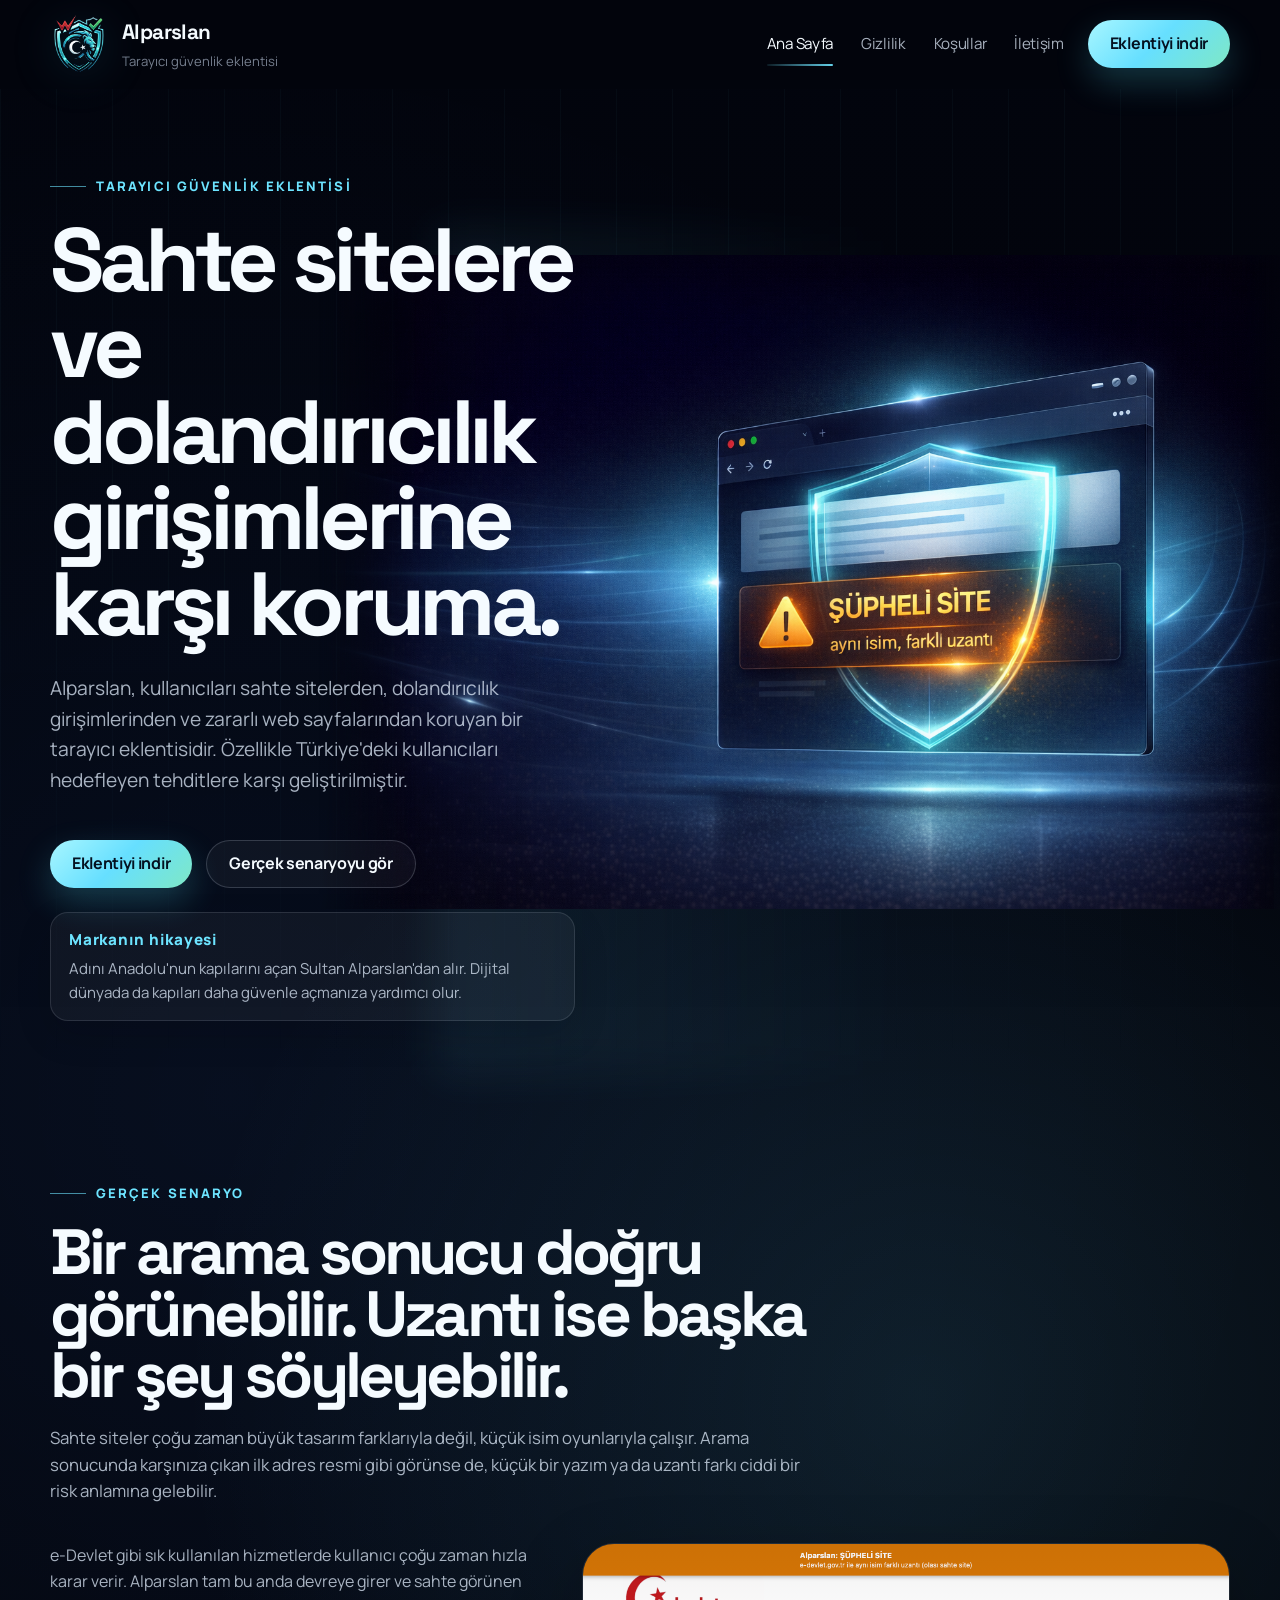
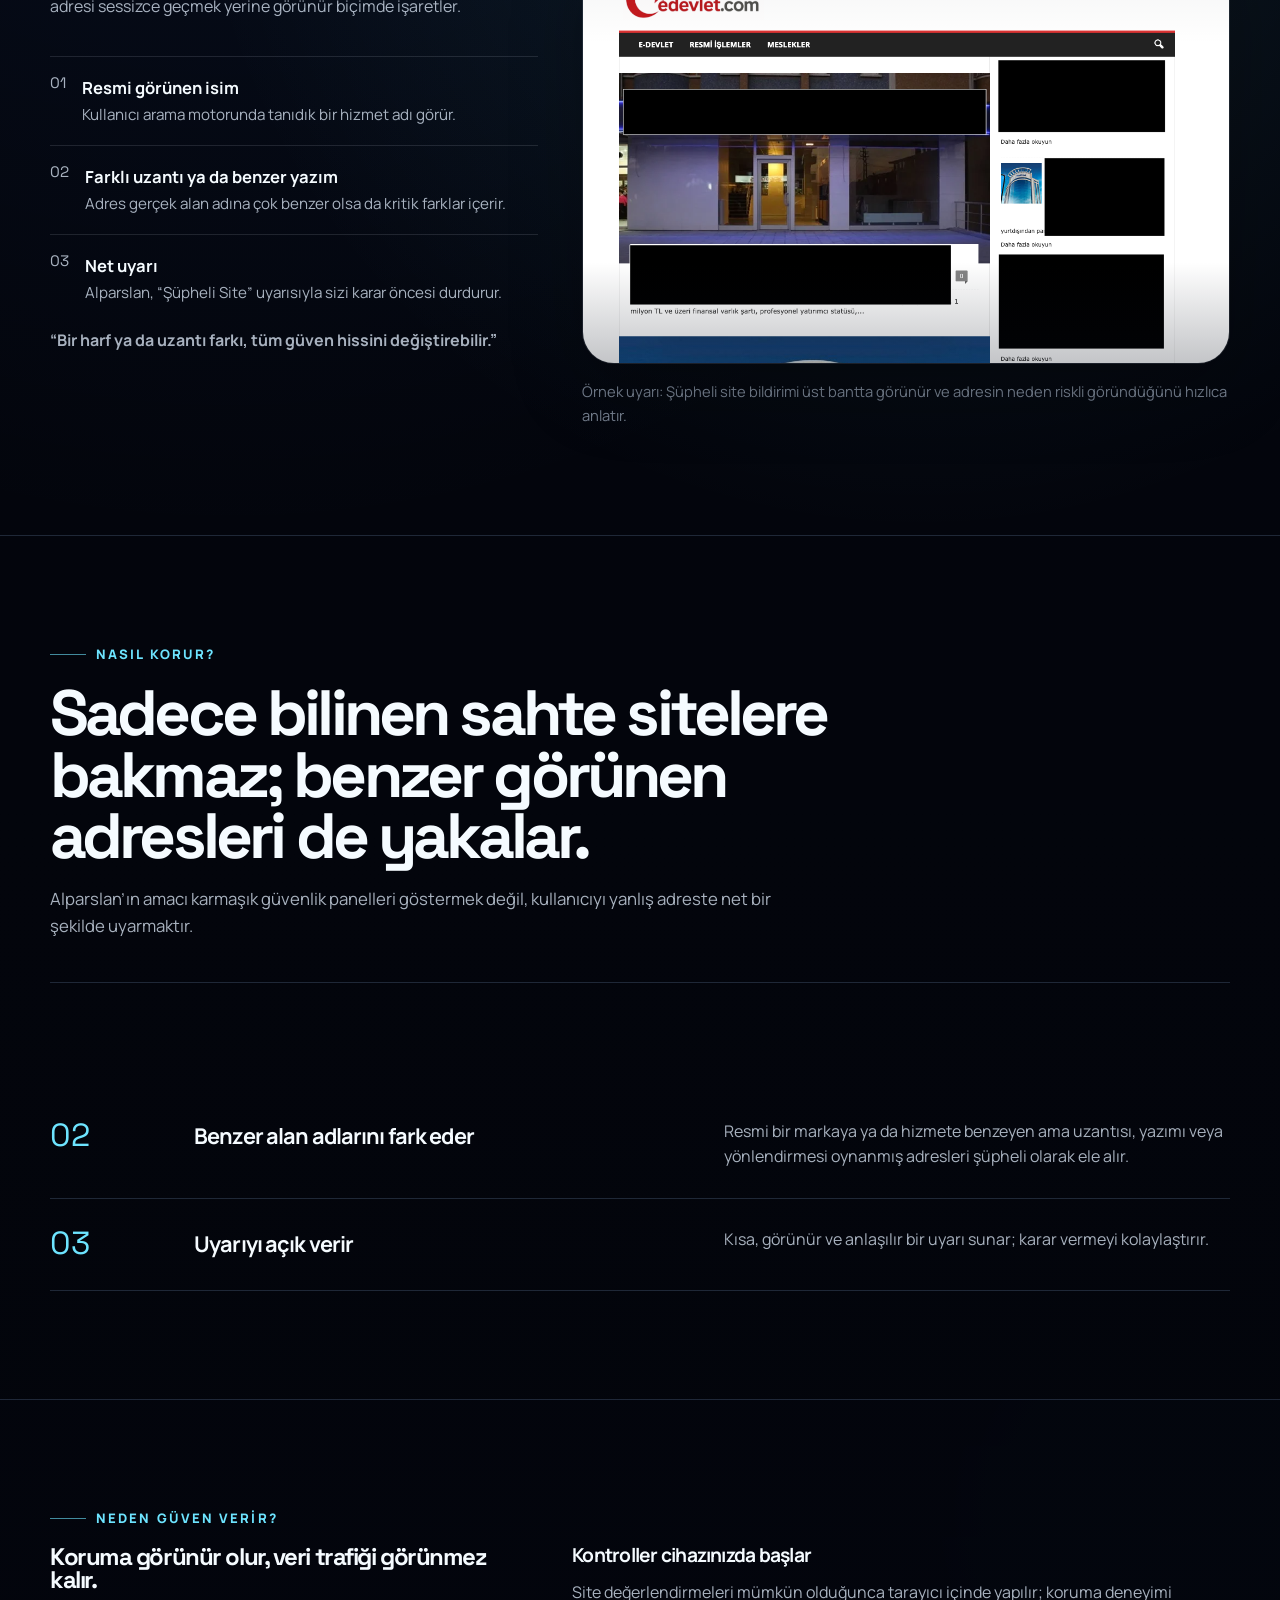
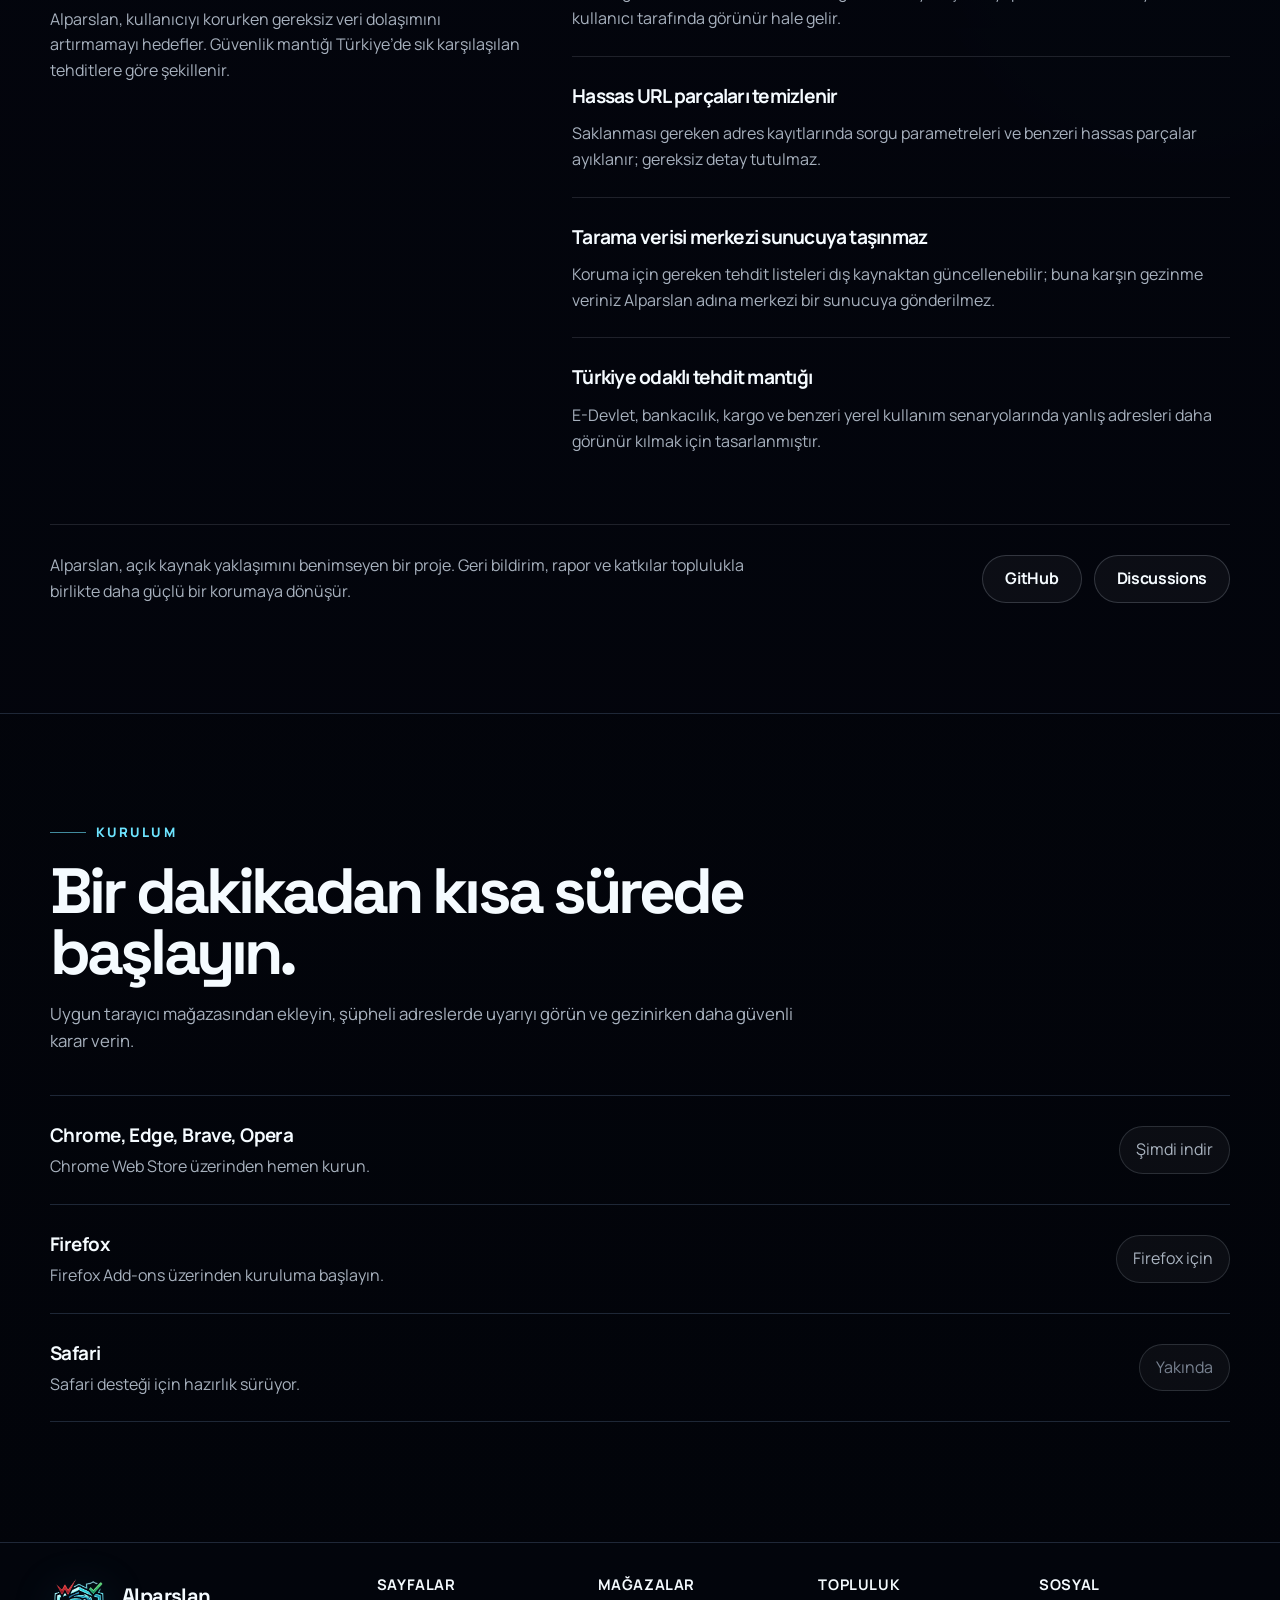
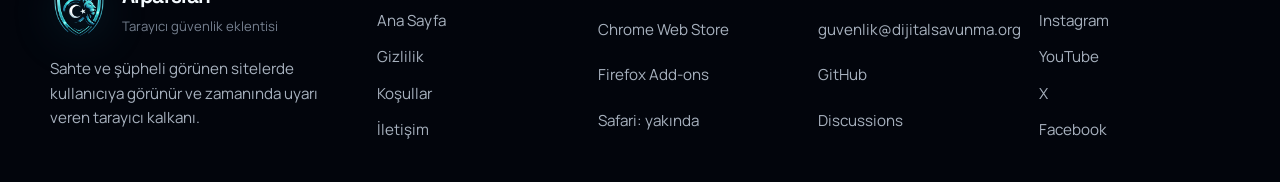
==== commit 00ac9039: "Add files via upload" ====
--- a/index.html
+++ b/index.html
@@ -53,25 +53,13 @@
       <section class="hero">
         <div class="site-shell hero-grid">
           <div class="hero-copy reveal">
-            <div class="eyebrow">Güvenli tarayıcı eklentisi</div>
+            <div class="eyebrow">Tarayıcı güvenlik eklentisi</div>
             <h1>Sahte sitelere ve dolandırıcılık girişimlerine karşı koruma.</h1>
             <p class="lead">
               Alparslan, kullanıcıları sahte sitelerden, dolandırıcılık girişimlerinden ve zararlı
               web sayfalarından koruyan bir tarayıcı eklentisidir. Özellikle Türkiye'deki
               kullanıcıları hedefleyen tehditlere karşı geliştirilmiştir.
             </p>
-
-            <div class="hero-actions">
-              <a class="button button-primary" href="#indir">Eklentiyi indir</a>
-              <a class="button button-secondary" href="#senaryo">Gerçek senaryoyu gör</a>
-            </div>
-
-            <div class="hero-notes" aria-label="Güvenlik sinyalleri">
-              <div class="hero-note note-brand">
-                <strong>Markanın hikayesi</strong>
-                <span>Adını Anadolu'nun kapılarını açan Sultan Alparslan'dan alır. Dijital dünyada da kapıları daha güvenle açmanıza yardımcı olur.</span>
-              </div>
-            </div>
           </div>
 
           <div class="hero-visual reveal" data-delay="140" aria-hidden="true">
@@ -81,6 +69,20 @@
               src="./assets/hero-sahte-site-v1.png"
               alt="Şüpheli site uyarısını gösteren Alparslan hero görseli"
             />
+          </div>
+
+          <div class="hero-meta reveal" data-delay="80">
+            <div class="hero-actions">
+              <a class="button button-primary" href="#indir">Eklentiyi indir</a>
+              <a class="button button-secondary" href="#senaryo">Gerçek senaryoyu gör</a>
+            </div>
+
+            <div class="hero-notes" aria-label="Güvenlik sinyalleri">
+              <div class="hero-note note-brand">
+                <strong>Markanın hikayesi</strong>
+                <span>Adını Anadolu'nun kapılarını açan Sultan Alparslan'dan alır. Dijital dünyada da kapıları daha güvenle açmanıza yardımcı olur.</span>
+              </div>
+            </div>
           </div>
         </div>
       </section>
--- a/site.css
+++ b/site.css
@@ -358,8 +358,12 @@
   z-index: 1;
   display: grid;
   grid-template-columns: minmax(0, 0.94fr) minmax(420px, 1.06fr);
+  grid-template-areas:
+    "copy visual"
+    "meta visual";
   align-items: center;
-  gap: clamp(34px, 5vw, 72px);
+  column-gap: clamp(34px, 5vw, 72px);
+  row-gap: 18px;
   padding-top: 20px;
   overflow: visible;
 }
@@ -410,23 +414,30 @@
 }
 
 .hero-copy {
+  grid-area: copy;
   position: relative;
   z-index: 2;
   max-width: 37rem;
   padding-block: 26px;
 }
 
+.hero-meta {
+  grid-area: meta;
+  position: relative;
+  z-index: 2;
+  max-width: 37rem;
+}
+
 .hero-actions {
   display: flex;
   flex-wrap: wrap;
   gap: 14px;
-  margin-top: 34px;
 }
 
 .hero-notes {
   display: grid;
   gap: 12px;
-  margin-top: 30px;
+  margin-top: 24px;
   max-width: 36rem;
 }
 
@@ -464,6 +475,7 @@
 }
 
 .hero-visual {
+  grid-area: visual;
   position: relative;
   z-index: 1;
   min-height: clamp(560px, 72vh, 760px);
@@ -1066,7 +1078,6 @@
 }
 
 @media (max-width: 1080px) {
-  .hero-grid,
   .story-grid,
   .trust-grid,
   .footer-grid,
@@ -1074,9 +1085,17 @@
     grid-template-columns: 1fr;
   }
 
+  .hero-grid {
+    grid-template-columns: 1fr;
+    grid-template-areas:
+      "copy"
+      "visual"
+      "meta";
+    row-gap: 24px;
+  }
+
   .hero-visual {
     min-height: 500px;
-    order: -1;
     justify-content: center;
     margin-right: 0;
   }
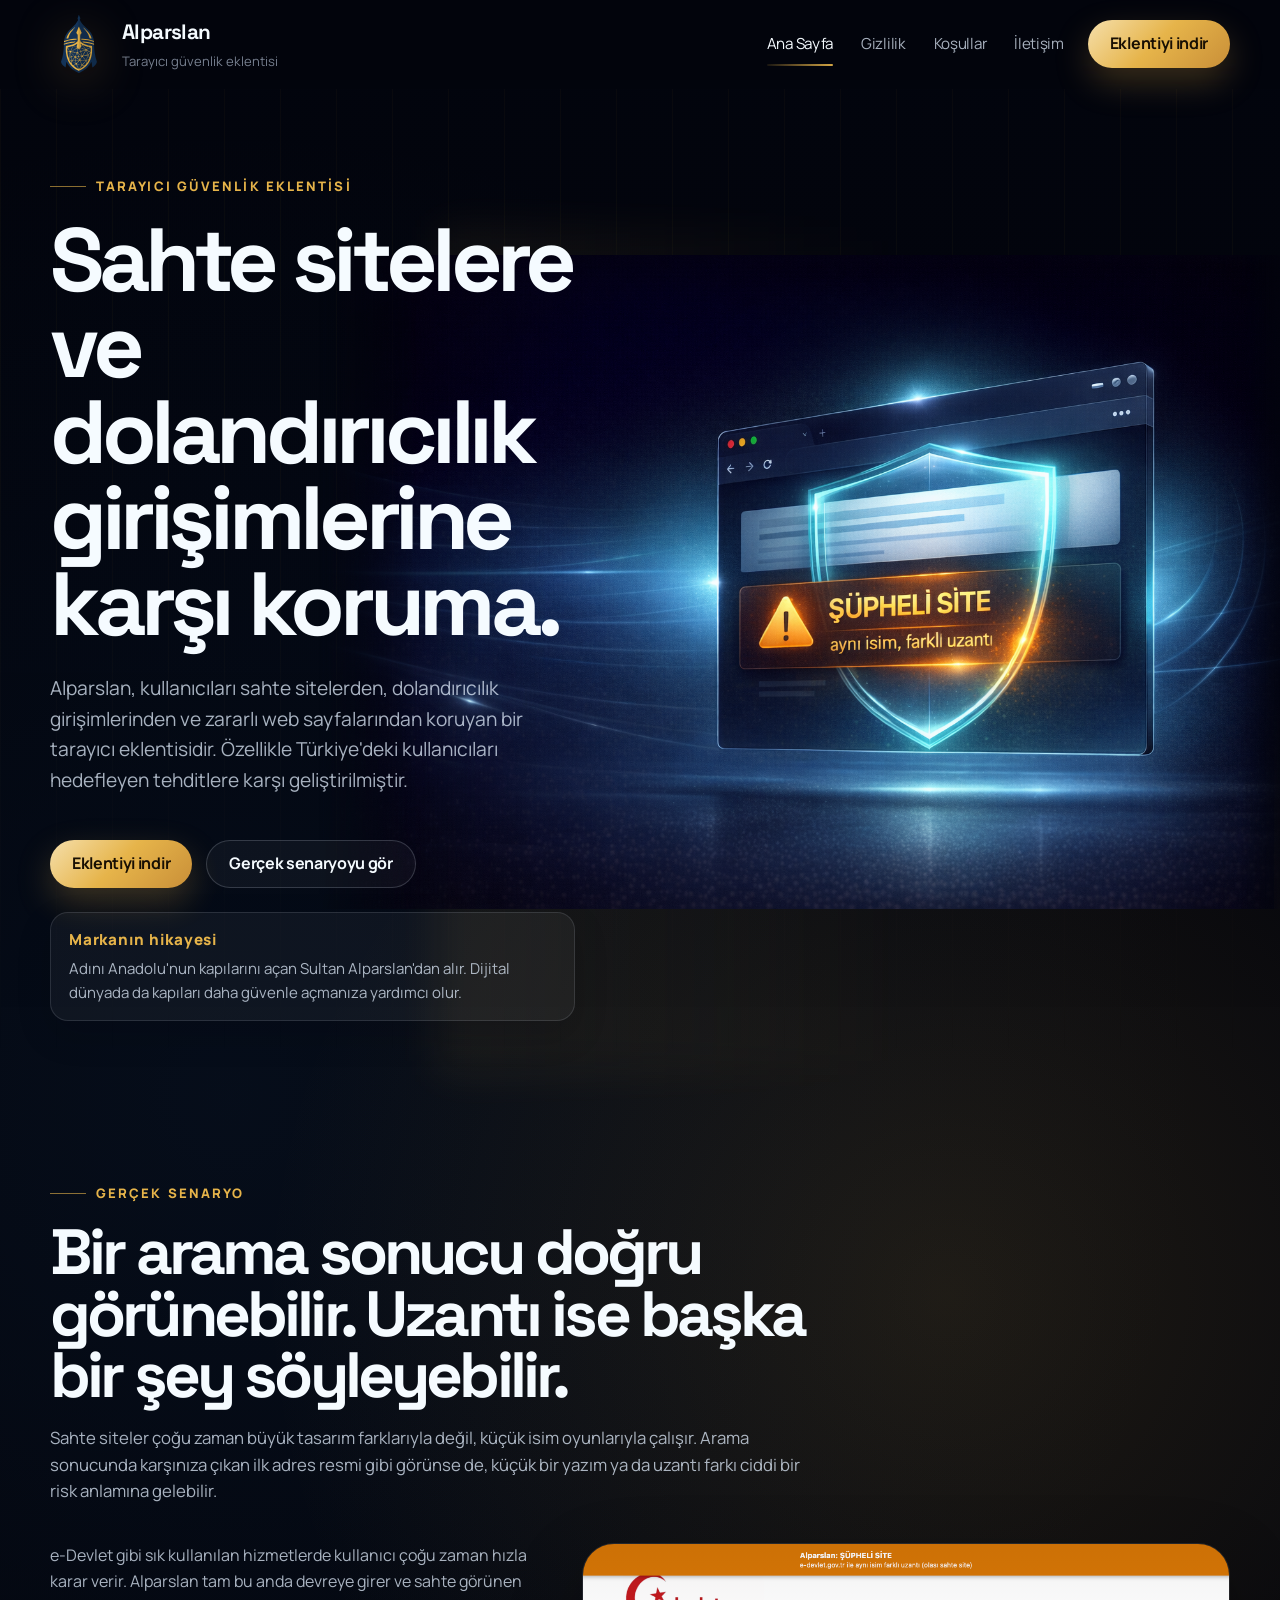
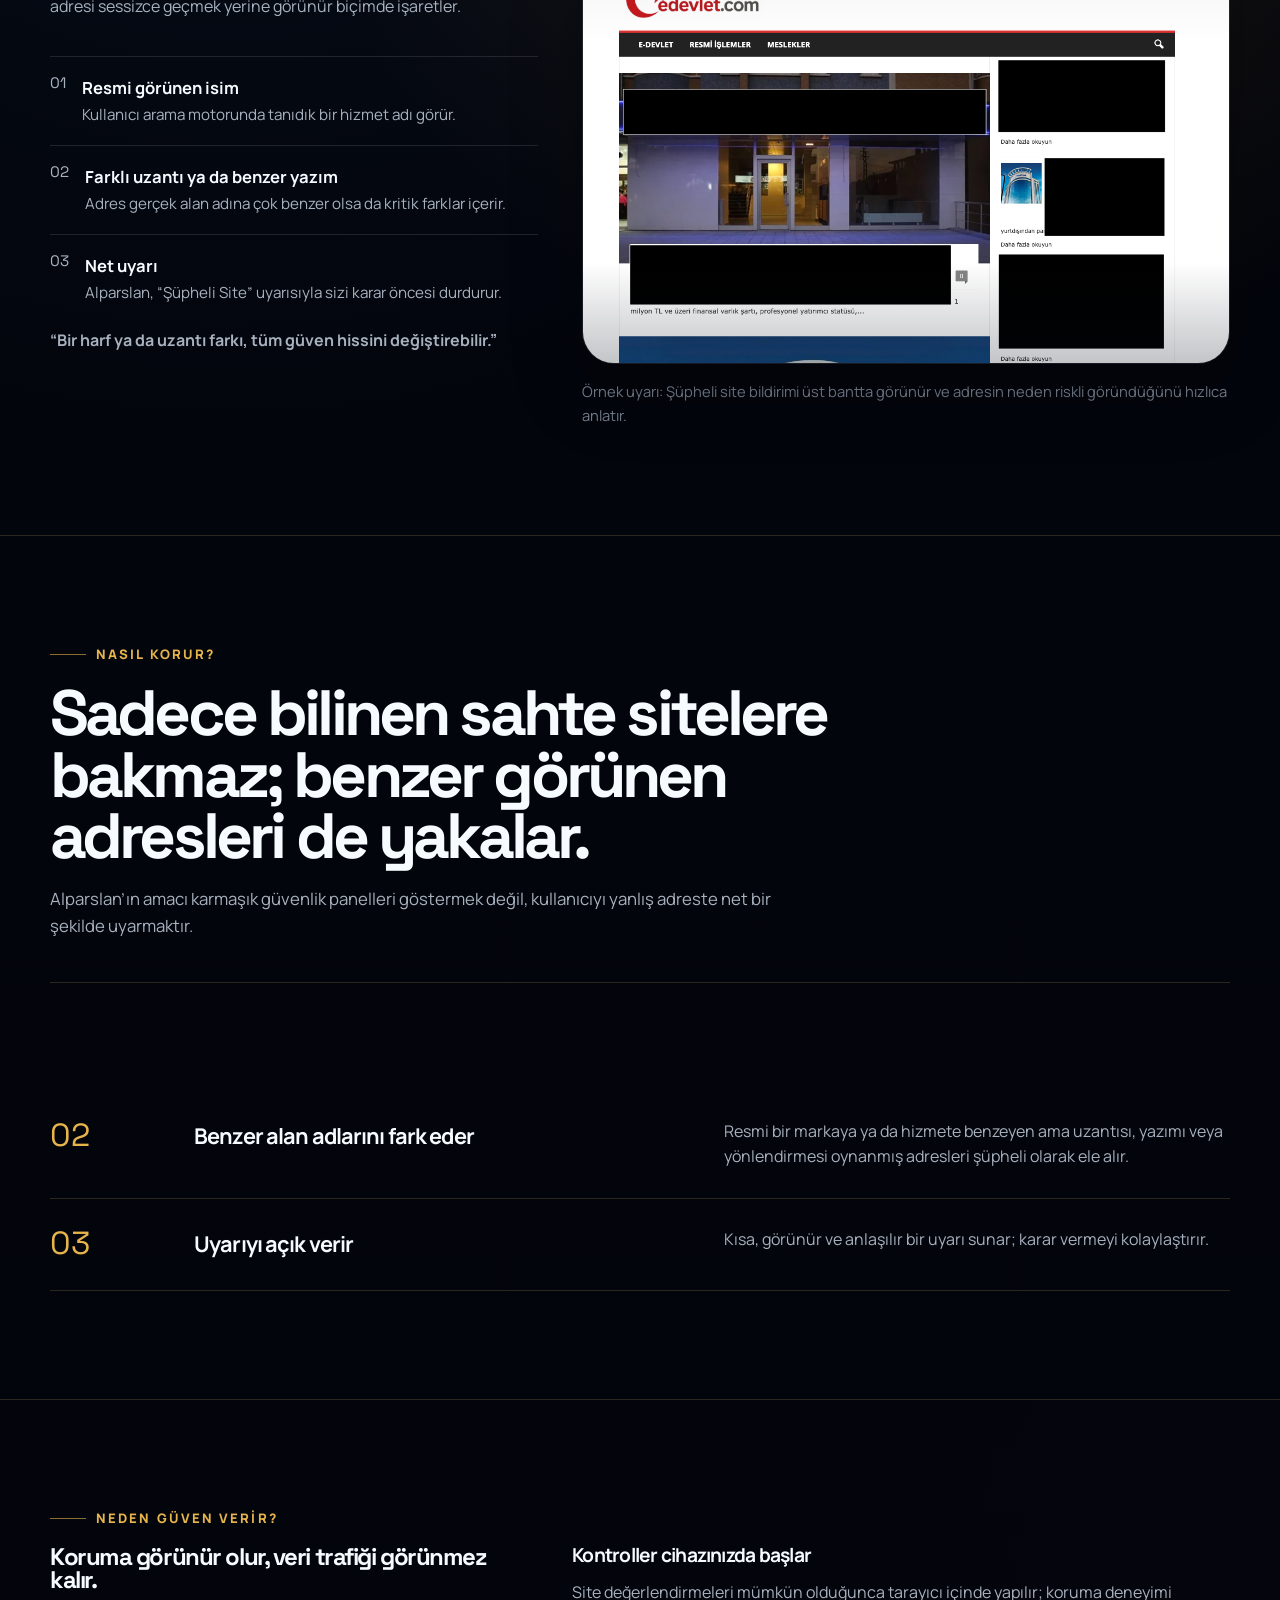
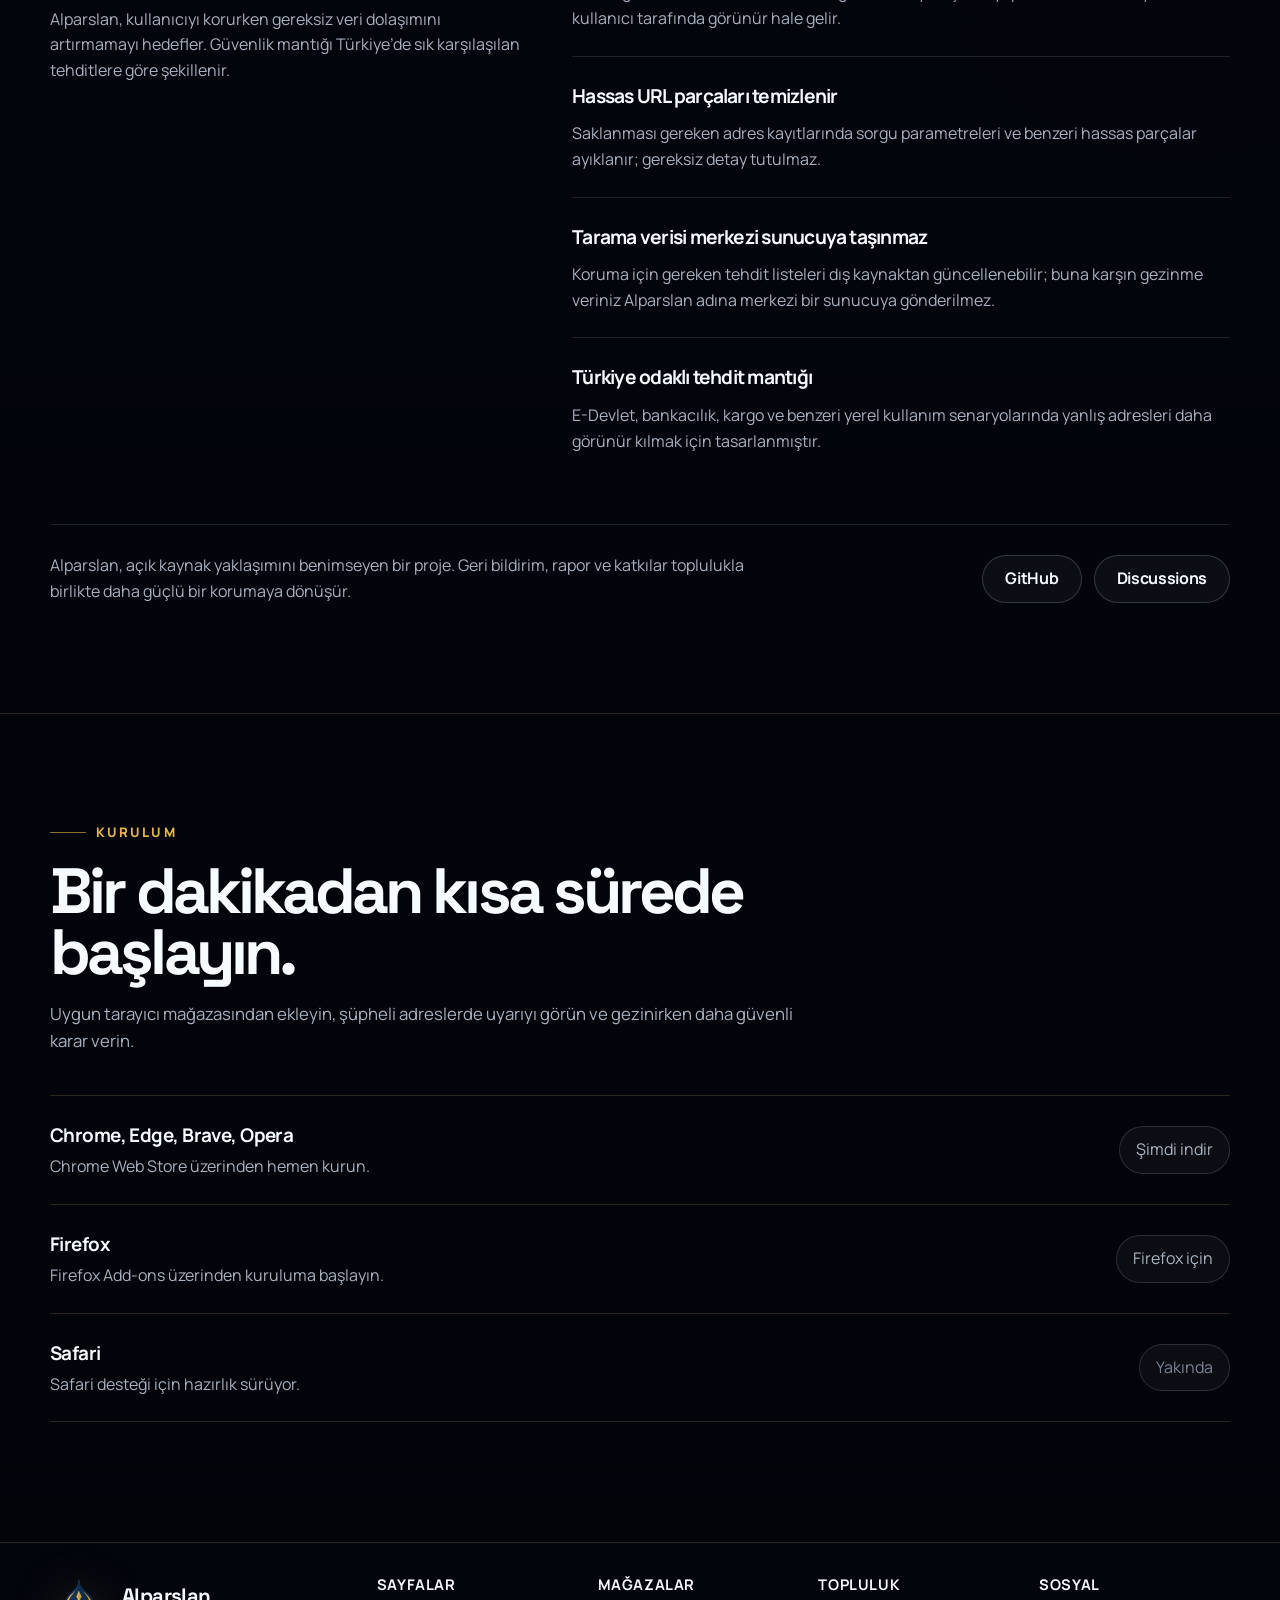
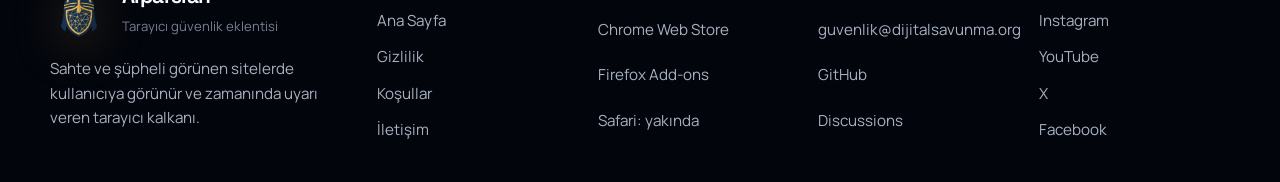
==== commit bc033bd4: "Add files via upload" ====
--- a/index.html
+++ b/index.html
@@ -9,6 +9,7 @@
       content="Alparslan, kullanıcıları sahte sitelerden, dolandırıcılık girişimlerinden ve zararlı web sayfalarından koruyan güvenli bir tarayıcı eklentisidir."
     />
     <meta name="theme-color" content="#03050d" />
+    <link rel="icon" href="./assets/favicon.ico" sizes="any" />
     <link rel="stylesheet" href="./site.css" />
     <script src="./site.js" defer></script>
   </head>
@@ -18,7 +19,7 @@
     <header class="site-header" data-header>
       <div class="site-shell header-inner">
         <a class="brand" href="./" aria-label="Alparslan ana sayfa">
-          <img src="./assets/alparslan_logo.png" alt="Alparslan logosu" />
+          <img src="./assets/alparslan_logo.svg" alt="Alparslan logosu" />
           <span class="brand-text">
             <strong>Alparslan</strong>
             <small>Tarayıcı güvenlik eklentisi</small>
@@ -320,7 +321,7 @@
       <div class="site-shell footer-grid">
         <div class="footer-brand">
           <a class="brand" href="./">
-            <img src="./assets/alparslan_logo.png" alt="Alparslan logosu" />
+            <img src="./assets/alparslan_logo.svg" alt="Alparslan logosu" />
             <span class="brand-text">
               <strong>Alparslan</strong>
               <small>Tarayıcı güvenlik eklentisi</small>
--- a/site.css
+++ b/site.css
@@ -6,20 +6,23 @@
   --bg-elevated: rgba(6, 11, 22, 0.82);
   --bg-soft: #060d18;
   --bg-panel: rgba(7, 12, 24, 0.72);
+  --brand-blue: #133358;
+  --brand-blue-glow: rgba(19, 51, 88, 0.2);
   --surface: #eff5fb;
   --surface-strong: #ffffff;
-  --line: rgba(163, 200, 255, 0.18);
-  --line-strong: rgba(163, 200, 255, 0.34);
+  --line: rgba(230, 195, 112, 0.18);
+  --line-strong: rgba(230, 195, 112, 0.34);
   --text: #f5fbff;
   --text-muted: rgba(225, 237, 252, 0.74);
   --text-subtle: rgba(207, 223, 244, 0.56);
   --ink: #050b16;
   --ink-soft: rgba(5, 11, 22, 0.78);
-  --accent: #6de4ff;
-  --accent-strong: #37bedf;
-  --accent-glow: rgba(109, 228, 255, 0.22);
+  --accent: #e6b44a;
+  --accent-strong: #c99c3f;
+  --accent-soft: #f4d38e;
+  --accent-glow: rgba(230, 180, 74, 0.24);
   --success: #66e0b8;
-  --warning: #ffb55c;
+  --warning: #f0c068;
   --danger: #ff6d6d;
   --shadow-soft: 0 26px 70px rgba(0, 0, 0, 0.26);
   --shadow-hero: 0 32px 90px rgba(6, 12, 24, 0.55);
@@ -50,8 +53,8 @@
   font-family: var(--font-body);
   color: var(--text);
   background:
-    radial-gradient(circle at 72% 28%, rgba(103, 221, 255, 0.11), transparent 20%),
-    radial-gradient(circle at 18% 22%, rgba(58, 132, 255, 0.08), transparent 26%),
+    radial-gradient(circle at 74% 26%, rgba(230, 180, 74, 0.12), transparent 18%),
+    radial-gradient(circle at 18% 22%, rgba(19, 51, 88, 0.18), transparent 24%),
     linear-gradient(180deg, #03050d 0%, #03050c 48%, #02040a 100%);
   line-height: 1.6;
 }
@@ -59,8 +62,8 @@
 body.page-legal {
   color: var(--text);
   background:
-    radial-gradient(circle at 72% 28%, rgba(103, 221, 255, 0.1), transparent 18%),
-    radial-gradient(circle at 14% 18%, rgba(58, 132, 255, 0.07), transparent 24%),
+    radial-gradient(circle at 74% 26%, rgba(230, 180, 74, 0.1), transparent 18%),
+    radial-gradient(circle at 14% 18%, rgba(19, 51, 88, 0.16), transparent 24%),
     linear-gradient(180deg, #03050d 0%, #03050c 48%, #02040a 100%);
 }
 
@@ -148,7 +151,7 @@
   width: 58px;
   height: 58px;
   object-fit: contain;
-  filter: drop-shadow(0 8px 22px rgba(55, 190, 223, 0.26));
+  filter: drop-shadow(0 8px 24px rgba(201, 156, 63, 0.28));
 }
 
 .brand-text {
@@ -202,7 +205,7 @@
   bottom: -10px;
   height: 2px;
   border-radius: 999px;
-  background: linear-gradient(90deg, rgba(109, 228, 255, 0.1), rgba(109, 228, 255, 0.92));
+  background: linear-gradient(90deg, rgba(230, 180, 74, 0.1), rgba(230, 180, 74, 0.92));
   transform: scaleX(0);
   transform-origin: left;
   transition: transform var(--transition-fast);
@@ -249,9 +252,9 @@
 }
 
 .button-primary {
-  color: #041120;
-  background: linear-gradient(135deg, #a8f6ff 0%, #66dfff 48%, #7fe8c5 100%);
-  box-shadow: 0 14px 34px rgba(77, 215, 234, 0.24);
+  color: #180f03;
+  background: linear-gradient(135deg, #f5dfab 0%, #e6b44a 48%, #c98f38 100%);
+  box-shadow: 0 14px 34px rgba(201, 156, 63, 0.28);
 }
 
 .button-secondary {
@@ -334,7 +337,7 @@
   inset: 0;
   background:
     linear-gradient(180deg, rgba(3, 5, 13, 0.08) 0%, rgba(3, 5, 13, 0.02) 100%),
-    linear-gradient(90deg, rgba(109, 228, 255, 0.04) 1px, transparent 1px);
+    linear-gradient(90deg, rgba(230, 180, 74, 0.04) 1px, transparent 1px);
   background-size: auto, 56px 56px;
   mask-image: linear-gradient(180deg, rgba(0, 0, 0, 0.86) 30%, transparent 100%);
   pointer-events: none;
@@ -345,9 +348,9 @@
   position: absolute;
   inset: 14% 0 0 34%;
   background:
-    radial-gradient(circle at 24% 48%, rgba(109, 228, 255, 0.18), transparent 20%),
-    radial-gradient(circle at 60% 42%, rgba(72, 179, 255, 0.14), transparent 26%),
-    linear-gradient(90deg, rgba(109, 228, 255, 0.08), transparent 58%);
+    radial-gradient(circle at 24% 48%, rgba(230, 180, 74, 0.2), transparent 20%),
+    radial-gradient(circle at 60% 42%, rgba(19, 51, 88, 0.16), transparent 26%),
+    linear-gradient(90deg, rgba(230, 180, 74, 0.08), transparent 58%);
   filter: blur(22px);
   opacity: 0.92;
   pointer-events: none;
@@ -463,7 +466,7 @@
 }
 
 .note-warning strong {
-  color: #ffd4a0;
+  color: var(--accent-soft);
 }
 
 .note-calm strong {
@@ -493,8 +496,8 @@
   inset: 16% 8% 14% 8%;
   border-radius: 999px;
   background:
-    radial-gradient(circle at 56% 50%, rgba(109, 228, 255, 0.26) 0%, rgba(109, 228, 255, 0.08) 22%, transparent 52%),
-    linear-gradient(90deg, rgba(109, 228, 255, 0.14), rgba(109, 228, 255, 0.02) 62%, transparent 100%);
+    radial-gradient(circle at 56% 50%, rgba(230, 180, 74, 0.28) 0%, rgba(230, 180, 74, 0.08) 22%, transparent 52%),
+    linear-gradient(90deg, rgba(230, 180, 74, 0.14), rgba(230, 180, 74, 0.02) 62%, transparent 100%);
   filter: blur(34px);
   transform: skewX(-20deg);
   opacity: 0.84;
@@ -517,7 +520,7 @@
   top: 37%;
   height: 24%;
   border-radius: 999px;
-  background: linear-gradient(90deg, rgba(109, 228, 255, 0), rgba(109, 228, 255, 0.24) 26%, rgba(109, 228, 255, 0.08) 62%, transparent 100%);
+  background: linear-gradient(90deg, rgba(230, 180, 74, 0), rgba(230, 180, 74, 0.24) 26%, rgba(230, 180, 74, 0.08) 62%, transparent 100%);
   filter: blur(15px);
   opacity: 0.82;
   transform: skewX(-28deg);
@@ -643,7 +646,7 @@
   margin: 6px 0 0;
   font-size: 1rem;
   font-weight: 700;
-  color: #ffd6aa;
+  color: var(--accent-soft);
 }
 
 .story-media {
@@ -716,7 +719,7 @@
 .trust-section {
   background:
     linear-gradient(180deg, rgba(3, 5, 13, 0.96), rgba(3, 5, 13, 0.92)),
-    radial-gradient(circle at 92% 12%, rgba(109, 228, 255, 0.1), transparent 28%);
+    radial-gradient(circle at 92% 12%, rgba(230, 180, 74, 0.1), transparent 28%);
 }
 
 .trust-grid {
@@ -938,7 +941,7 @@
 
 .policy-content a:hover,
 .policy-content a:focus-visible {
-  color: #a8f6ff;
+  color: var(--accent-soft);
 }
 
 .policy-article {
@@ -1056,12 +1059,12 @@
 }
 
 :focus-visible {
-  outline: 3px solid rgba(109, 228, 255, 0.7);
+  outline: 3px solid rgba(230, 180, 74, 0.72);
   outline-offset: 3px;
 }
 
 body.page-legal :focus-visible {
-  outline-color: rgba(109, 228, 255, 0.7);
+  outline-color: rgba(230, 180, 74, 0.72);
 }
 
 @keyframes pulseOrbit {
@@ -1130,6 +1133,27 @@
     --header-height: 82px;
   }
 
+  .header-inner {
+    position: relative;
+  }
+
+  .brand {
+    flex: 1 1 auto;
+    min-width: 0;
+  }
+
+  .header-nav-wrap {
+    order: 3;
+    margin-left: 10px;
+    position: static;
+  }
+
+  .header-cta {
+    order: 2;
+    margin-left: auto;
+    padding-inline: 18px;
+  }
+
   .nav-toggle {
     display: inline-flex;
     position: relative;
@@ -1140,7 +1164,9 @@
     position: absolute;
     top: calc(100% + 14px);
     right: 0;
-    min-width: min(320px, calc(100vw - 32px));
+    left: auto;
+    width: min(320px, calc(100vw - 24px));
+    max-width: calc(100vw - 24px);
     padding: 18px;
     border-radius: 24px;
     border: 1px solid var(--line);
@@ -1157,6 +1183,10 @@
     gap: 16px;
   }
 
+  .site-nav a {
+    width: 100%;
+  }
+
   body.page-legal .site-nav {
     border-color: var(--line);
     background: rgba(3, 5, 13, 0.97);
@@ -1170,10 +1200,6 @@
 
   .site-nav a::after {
     bottom: -4px;
-  }
-
-  .header-cta {
-    padding-inline: 18px;
   }
 
   .hero {
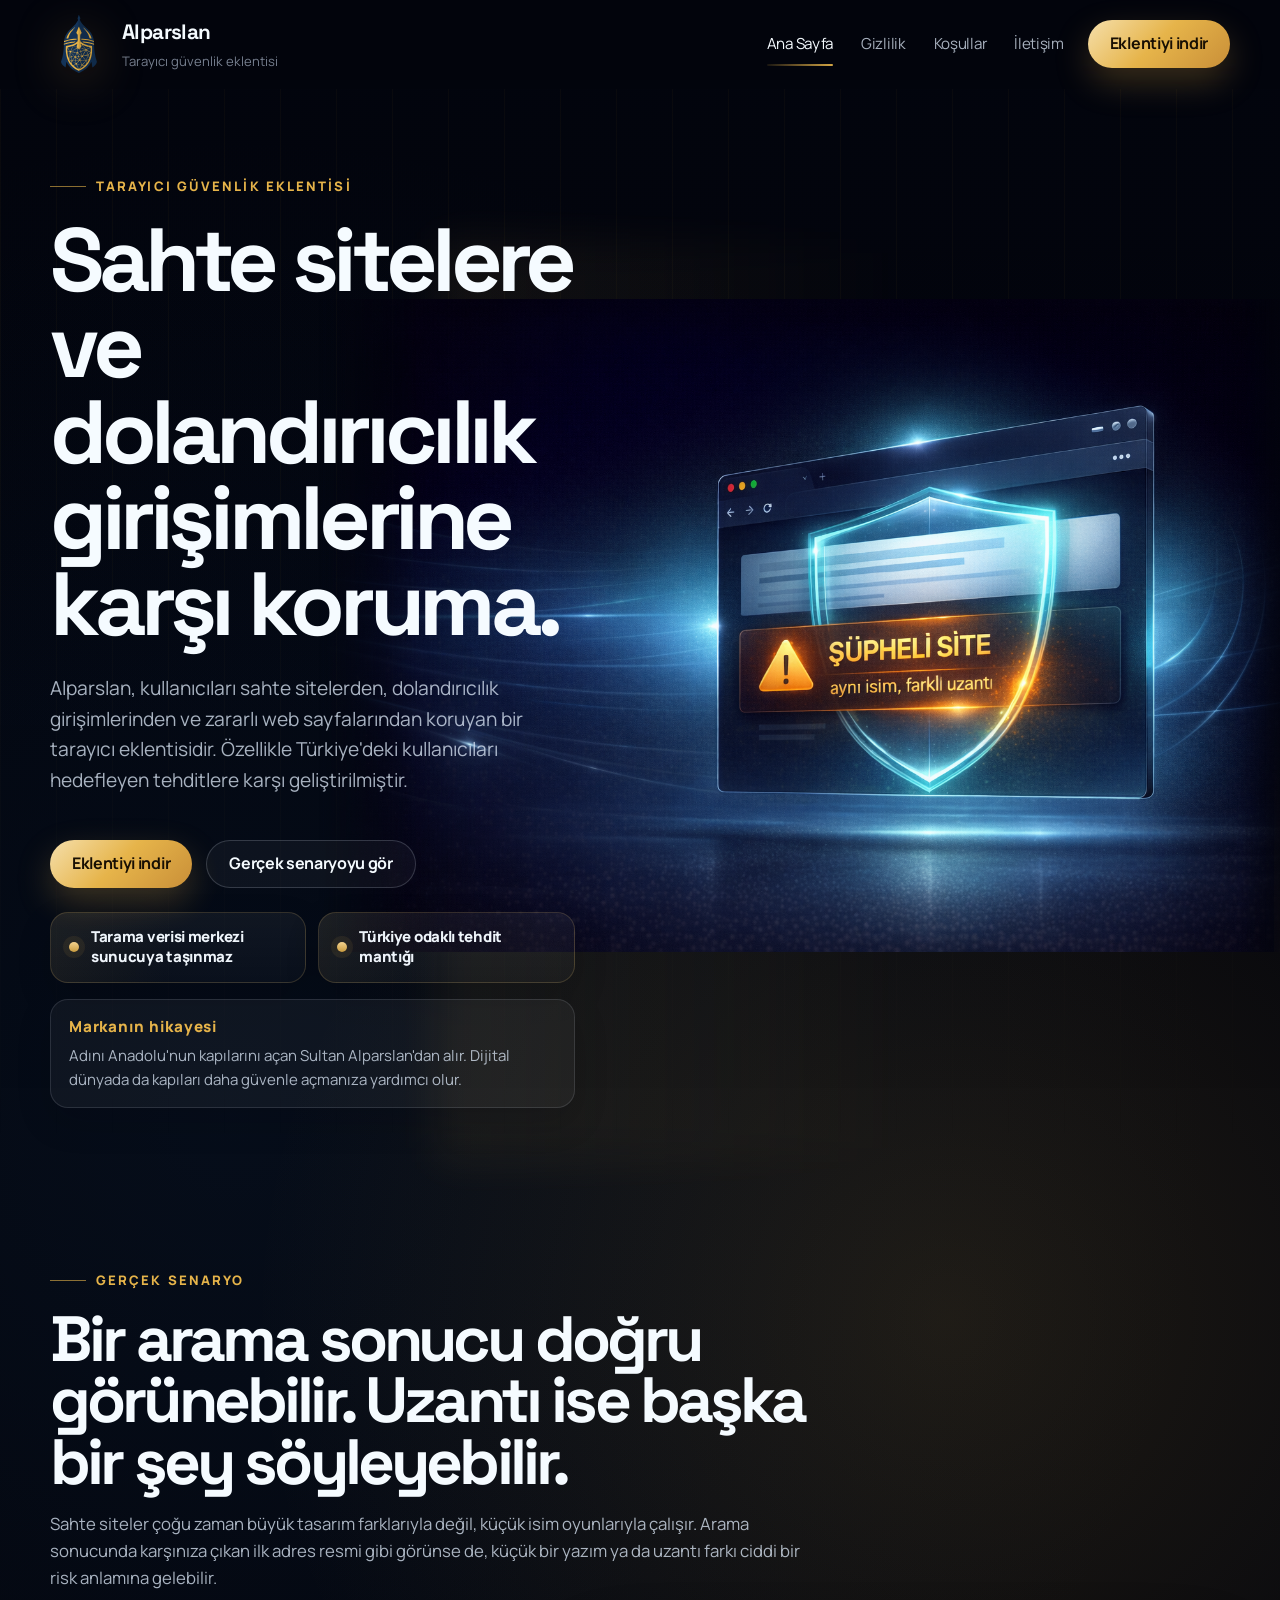
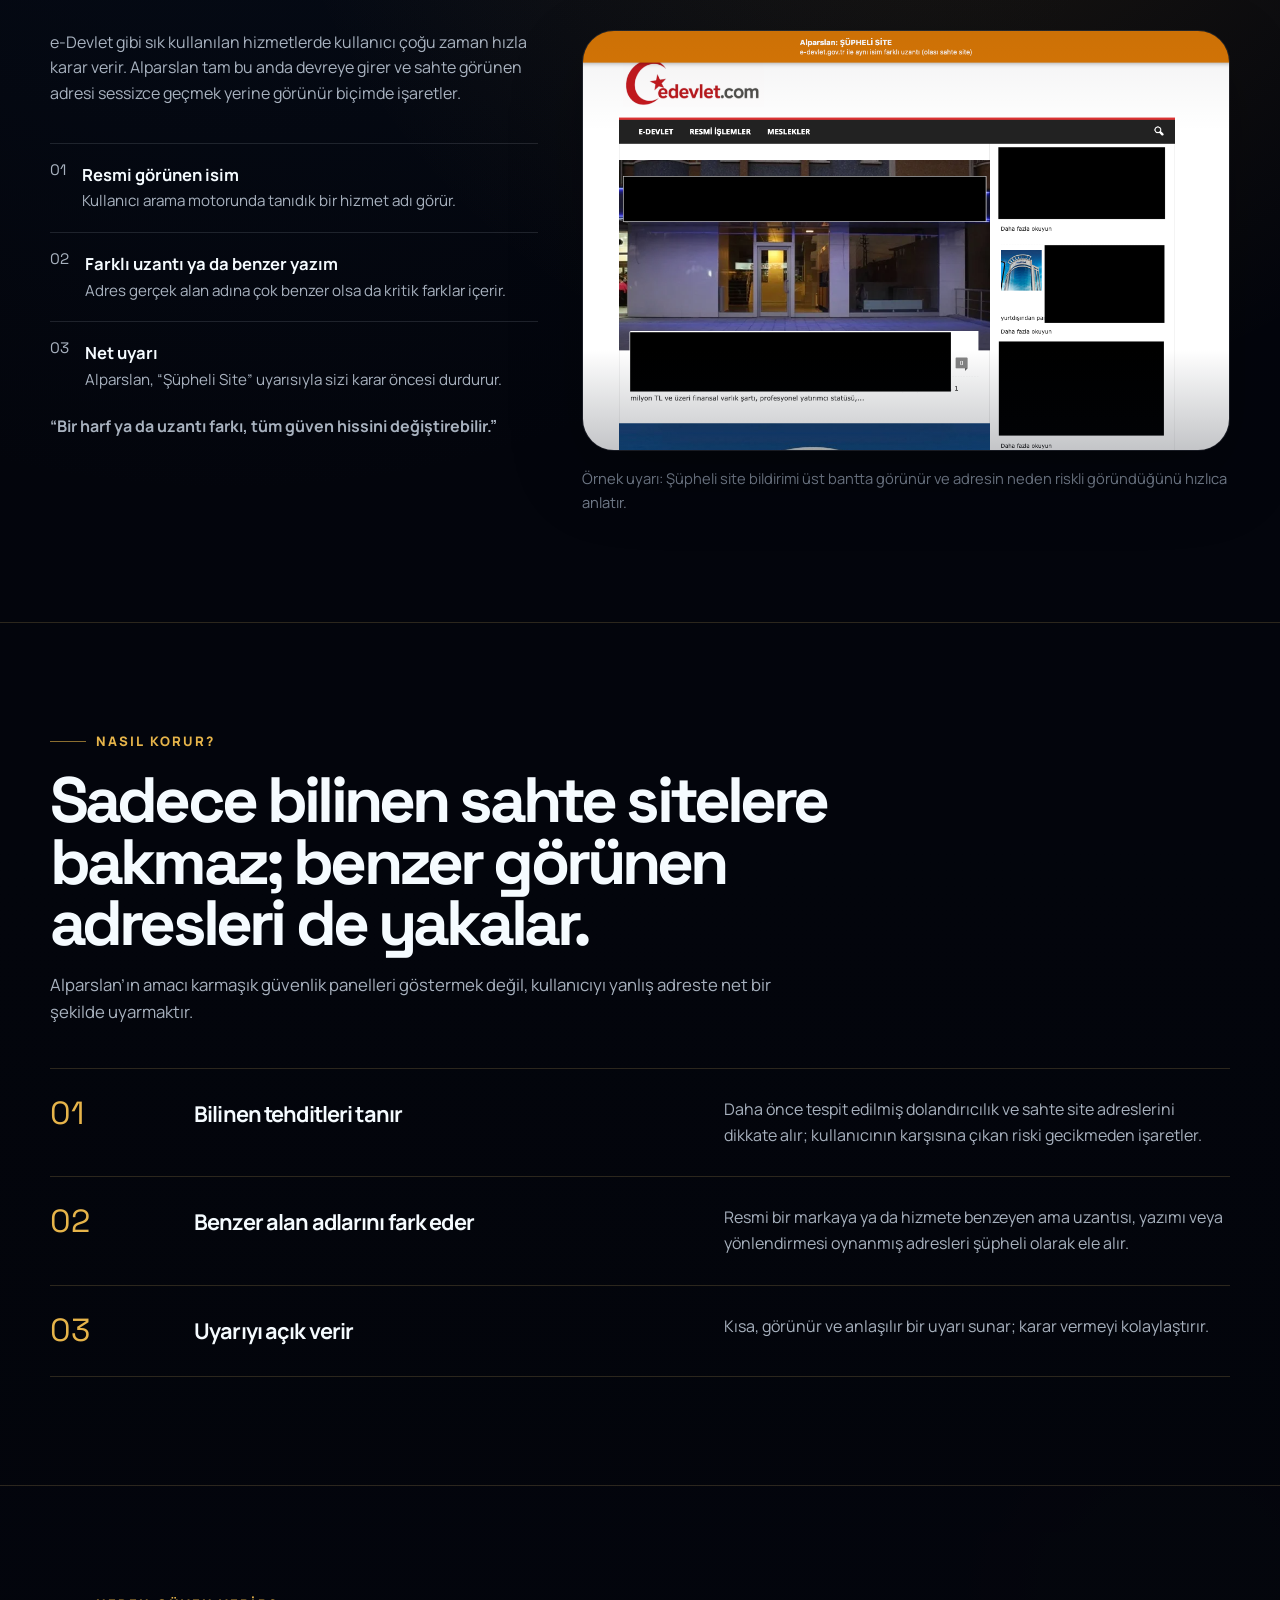
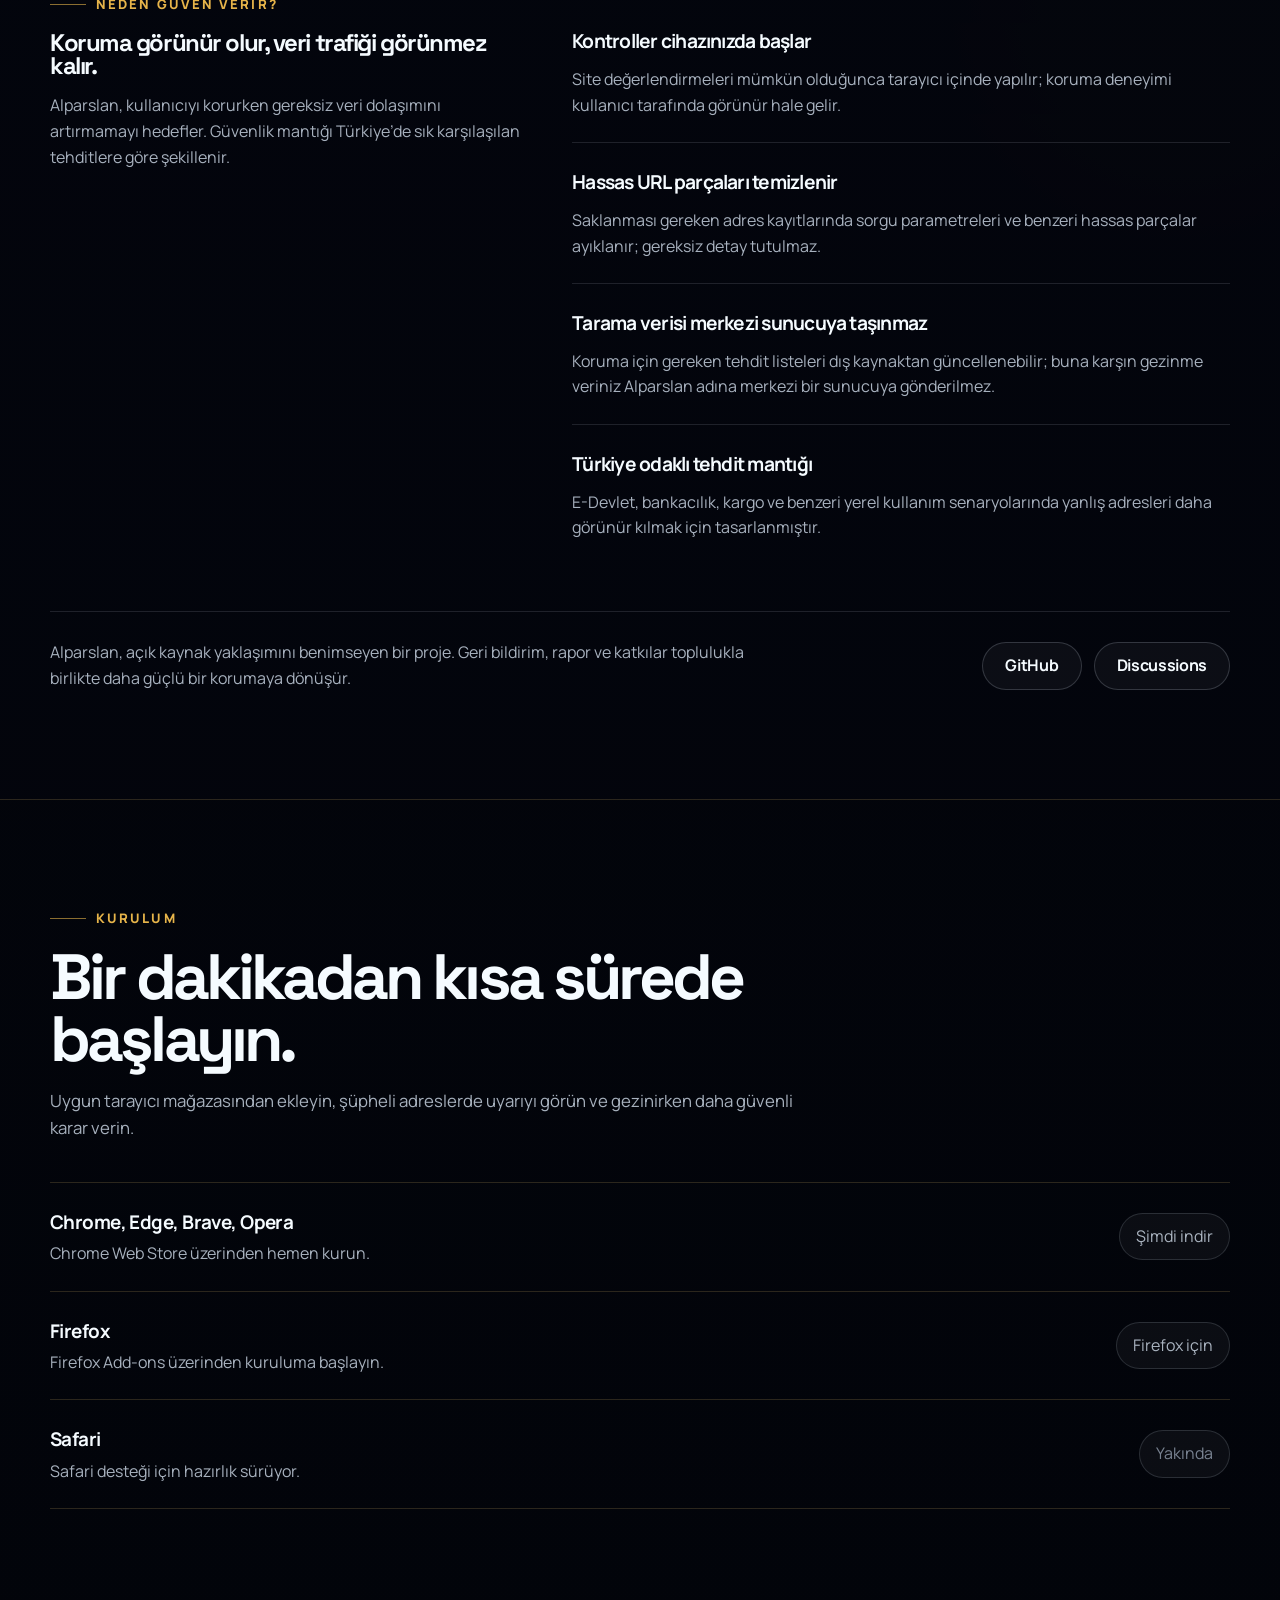
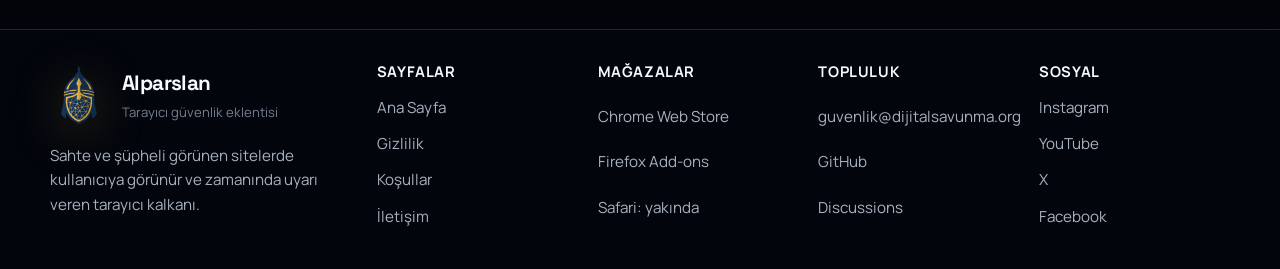
==== commit a1edc5ae: "Add files via upload" ====
--- a/index.html
+++ b/index.html
@@ -76,6 +76,11 @@
             <div class="hero-actions">
               <a class="button button-primary" href="#indir">Eklentiyi indir</a>
               <a class="button button-secondary" href="#senaryo">Gerçek senaryoyu gör</a>
+            </div>
+
+            <div class="hero-signals" aria-label="Öne çıkan güven sinyalleri">
+              <div class="hero-signal">Tarama verisi merkezi sunucuya taşınmaz</div>
+              <div class="hero-signal">Türkiye odaklı tehdit mantığı</div>
             </div>
 
             <div class="hero-notes" aria-label="Güvenlik sinyalleri">
--- a/site.css
+++ b/site.css
@@ -437,10 +437,47 @@
   gap: 14px;
 }
 
-.hero-notes {
-  display: grid;
+.hero-signals {
+  display: grid;
+  grid-template-columns: repeat(2, minmax(0, 1fr));
   gap: 12px;
   margin-top: 24px;
+  max-width: 36rem;
+}
+
+.hero-signal {
+  display: flex;
+  align-items: center;
+  min-height: 62px;
+  padding: 14px 18px;
+  border-radius: 18px;
+  border: 1px solid rgba(230, 195, 112, 0.18);
+  background:
+    linear-gradient(180deg, rgba(255, 255, 255, 0.05), rgba(255, 255, 255, 0.025)),
+    linear-gradient(90deg, rgba(230, 180, 74, 0.06), transparent 48%);
+  box-shadow: 0 14px 34px rgba(2, 6, 14, 0.16);
+  color: var(--surface);
+  font-size: 0.94rem;
+  font-weight: 800;
+  letter-spacing: -0.02em;
+  line-height: 1.35;
+}
+
+.hero-signal::before {
+  content: "";
+  width: 10px;
+  height: 10px;
+  margin-right: 12px;
+  flex: 0 0 auto;
+  border-radius: 999px;
+  background: linear-gradient(180deg, var(--accent-soft), var(--accent-strong));
+  box-shadow: 0 0 0 6px rgba(230, 180, 74, 0.08);
+}
+
+.hero-notes {
+  display: grid;
+  gap: 12px;
+  margin-top: 16px;
   max-width: 36rem;
 }
 
@@ -1272,6 +1309,10 @@
     width: min(124%, 720px);
   }
 
+  .hero-signals {
+    grid-template-columns: 1fr;
+  }
+
   .section {
     padding: 80px 0;
   }
